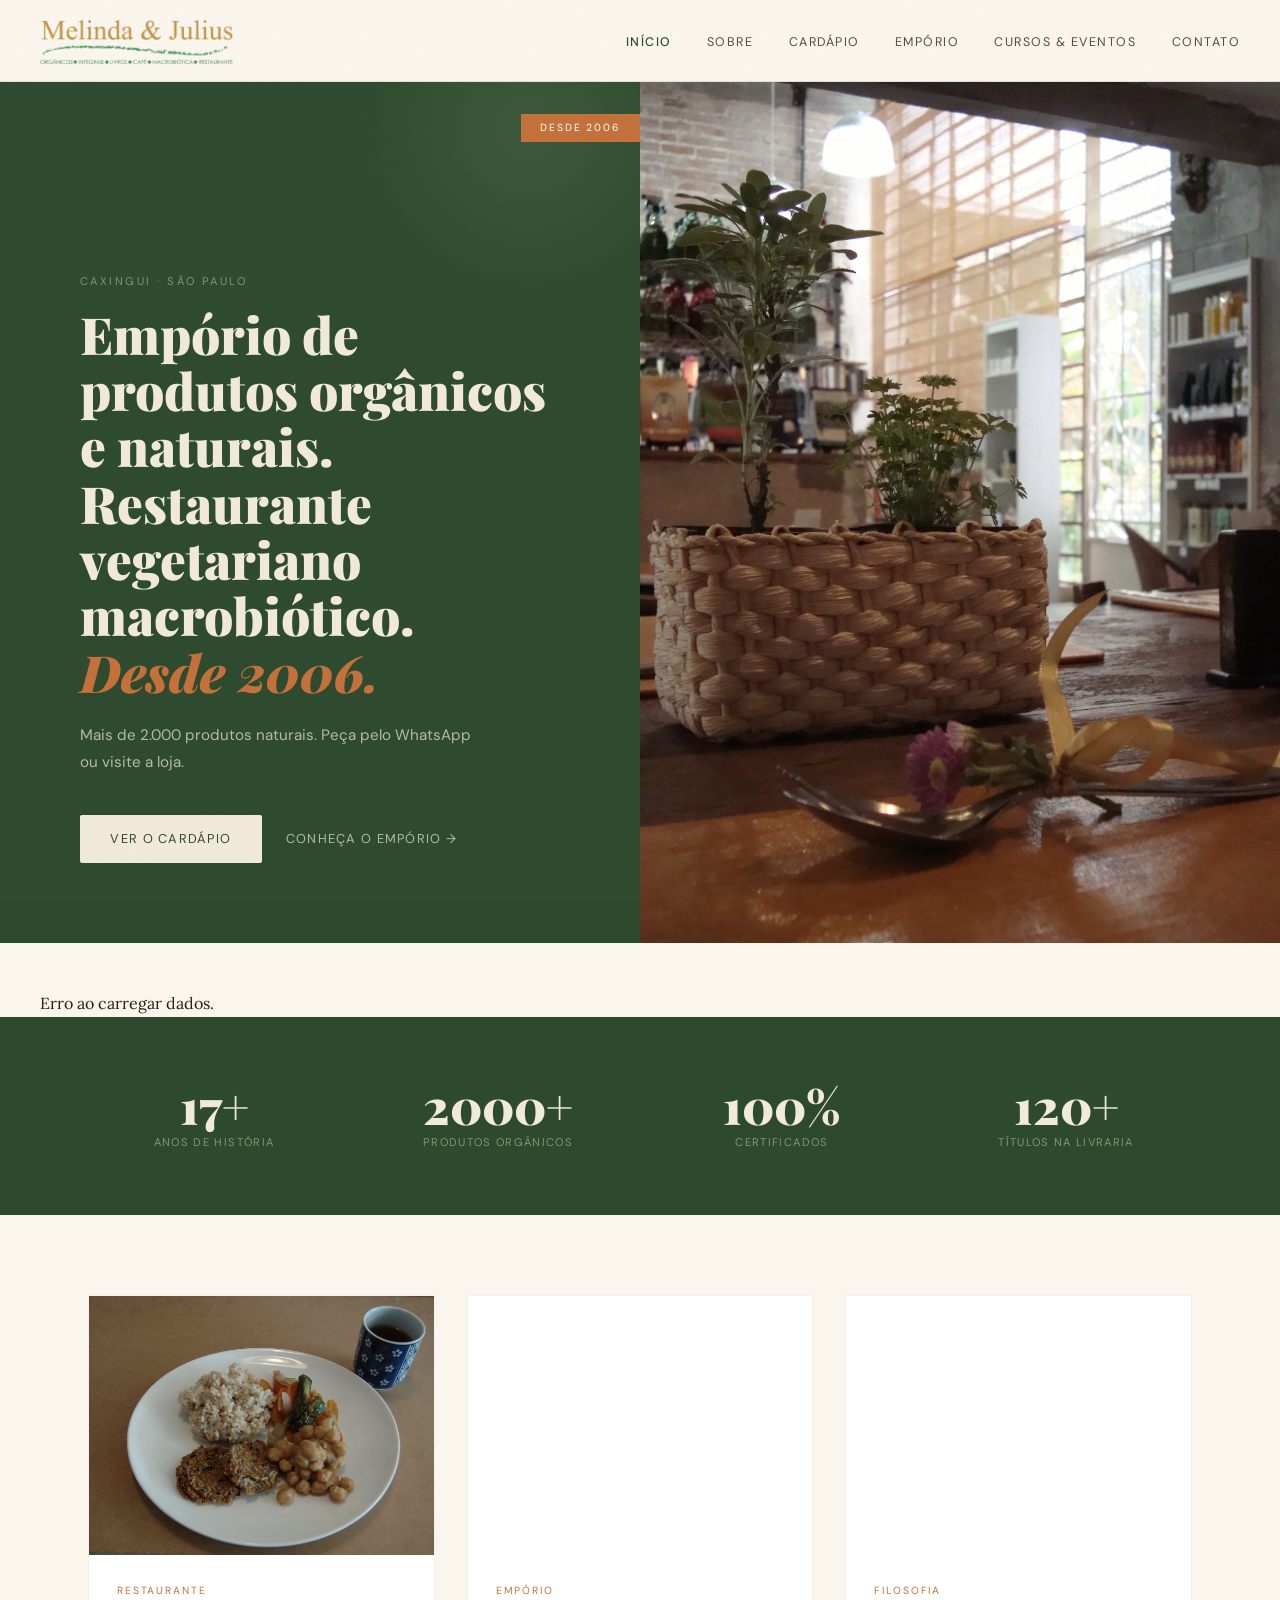
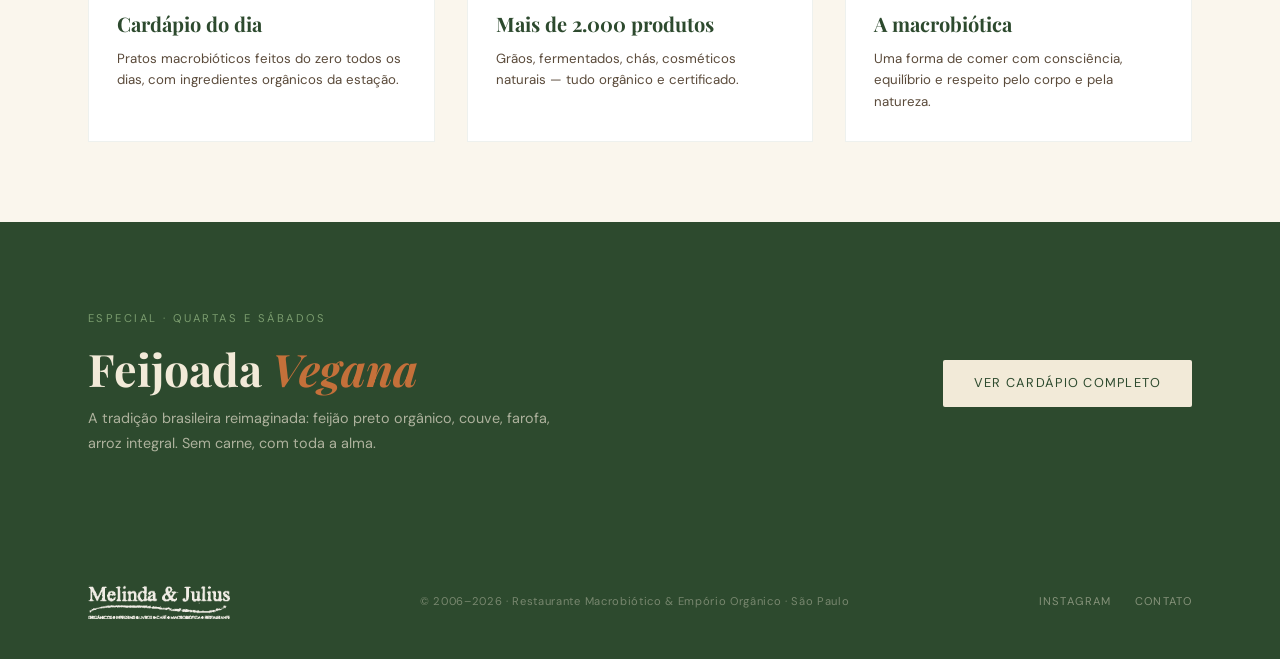
==== index.html @ 4f1b6210 "cardapio do dia" ====
<!DOCTYPE html>
<html lang="pt-BR">
<head>
  <meta charset="UTF-8"/>
  <meta name="viewport" content="width=device-width, initial-scale=1.0"/>
  <title>Melinda & Julius — Empório Orgânico e Restaurante Macrobiótico no Morumbi</title>
  <meta name="description" content="Empório orgânico, restaurante macrobiótico e livraria no Caxingui, São Paulo, desde 2006. Mais de 2.000 produtos naturais — peça pelo WhatsApp.">
  <link rel="icon" type="image/png" href="logo.png">
  <link rel="apple-touch-icon" href="logo.png">
  <meta property="og:type" content="website">
  <meta property="og:site_name" content="Melinda &amp; Julius">
  <meta property="og:locale" content="pt_BR">
  <meta property="og:title" content="Melinda & Julius — Empório Orgânico e Restaurante Macrobiótico no Morumbi">
  <meta property="og:description" content="Empório orgânico, restaurante macrobiótico e livraria no Caxingui, São Paulo, desde 2006. Mais de 2.000 produtos naturais — peça pelo WhatsApp.">
  <meta property="og:url" content="https://thewatermouse.github.io/index.html">
  <meta property="og:image" content="https://thewatermouse.github.io/logo.png">
  <meta name="twitter:card" content="summary">
  <meta name="twitter:title" content="Melinda & Julius — Empório Orgânico e Restaurante Macrobiótico no Morumbi">
  <meta name="twitter:description" content="Empório orgânico, restaurante macrobiótico e livraria no Caxingui, São Paulo, desde 2006. Mais de 2.000 produtos naturais — peça pelo WhatsApp.">
  <meta name="twitter:image" content="https://thewatermouse.github.io/logo.png">
  <link rel="preconnect" href="https://fonts.googleapis.com"><link rel="preconnect" href="https://fonts.gstatic.com" crossorigin><link href="https://fonts.googleapis.com/css2?family=Playfair+Display:ital,wght@0,400;0,700;0,900;1,400;1,700&family=Lora:ital,wght@0,400;0,500;1,400&family=DM+Sans:wght@300;400;500&display=swap" rel="stylesheet">
  <link rel="stylesheet" href="style.css"/>
  <script>(function(w,d,s,l,i){w[l]=w[l]||[];w[l].push({'gtm.start':
  new Date().getTime(),event:'gtm.js'});var f=d.getElementsByTagName(s)[0],
  j=d.createElement(s),dl=l!='dataLayer'?'&l='+l:'';j.async=true;j.src=
  'https://www.googletagmanager.com/gtm.js?id='+i+dl;f.parentNode.insertBefore(j,f);
  })(window,document,'script','dataLayer','GTM-PMT8HCLV');</script>
  <script type="application/ld+json">
  {
    "@context": "https://schema.org",
    "@type": ["Restaurant","GroceryStore"],
    "name": "Melinda & Julius",
    "description": "Empório de produtos orgânicos e naturais e restaurante vegetariano macrobiótico no Caxingui, São Paulo, desde 2006.",
    "url": "https://thewatermouse.github.io/",
    "logo": "https://thewatermouse.github.io/logo.png",
    "image": "https://thewatermouse.github.io/logo.png",
    "telephone": "+5511984760015",
    "foundingDate": "2006",
    "servesCuisine": ["Macrobiótica","Vegetariana","Natural"],
    "priceRange": "$$",
    "address": {
      "@type": "PostalAddress",
      "streetAddress": "Rua Dom Armando Lombardi, 511",
      "addressLocality": "São Paulo",
      "addressRegion": "SP",
      "postalCode": "05616-011",
      "addressCountry": "BR"
    },
    "geo": { "@type": "GeoCoordinates", "latitude": -23.5943, "longitude": -46.7200 },
    "openingHoursSpecification": [
      { "@type": "OpeningHoursSpecification",
        "dayOfWeek": ["Monday","Tuesday","Wednesday","Thursday","Friday","Saturday"],
        "opens": "08:00", "closes": "16:00" }
    ],
    "sameAs": ["https://instagram.com/melindaejulius"]
  }
  </script>
</head>
<body>
  <noscript><iframe src="https://www.googletagmanager.com/ns.html?id=GTM-PMT8HCLV"
  height="0" width="0" style="display:none;visibility:hidden"></iframe></noscript>
  <header class="site-header">
    <div class="container nav-wrap">
      <a href="index.html" class="brand"><img src="logo.png" alt="Melinda &amp; Julius" class="brand-logo"></a>
      <button class="hamburger" aria-label="Menu" onclick="this.classList.toggle('open');document.querySelector('.nav-menu').classList.toggle('open')">
        <span></span><span></span><span></span>
      </button>
      <nav><ul class="nav-menu">
          <li><a href="index.html" class="active">Início</a></li>
          <li><a href="sobre.html">Sobre</a></li>
          <li><a href="cardapio.html">Cardápio</a></li>
          <li><a href="emporio.html">Empório</a></li>
          <li><a href="cursos.html">Cursos &amp; Eventos</a></li>
          <li><a href="contato.html">Contato</a></li>
      </ul></nav>
    </div>
  </header>

<section class="hero">
  <div class="hero-left">
    <div class="hero-since">Desde 2006</div>
    <p class="eyebrow">Caxingui · São Paulo</p>
    <h1 class="hero-title">Empório de produtos orgânicos e naturais.<br>Restaurante vegetariano macrobiótico.<br><em>Desde 2006.</em></h1>
    <p class="hero-desc">Mais de 2.000 produtos naturais. Peça pelo WhatsApp ou visite a loja.</p>
    <div class="hero-actions">
      <a href="cardapio.html" class="btn-primary">Ver o cardápio</a>
      <a href="emporio.html" class="btn-ghost">Conheça o empório →</a>
    </div>
  </div>
  <div class="hero-right">
    <img src="index1.jpg" alt="Prato macrobiótico">
    <div class="hero-right-overlay"></div>
  </div>
</section>

<!-- SHEETS: avisos / destaques do dia gerenciados pela planilha -->
<section class="sheets-section container">
  <div id="content"></div>
</section>

<section class="strip-stats">
  <div class="container strip-grid">
    <div class="strip-stat reveal"><span class="stat-n">17+</span><span class="stat-l">Anos de história</span></div>
    <div class="strip-stat reveal"><span class="stat-n">2000+</span><span class="stat-l">Produtos orgânicos</span></div>
    <div class="strip-stat reveal"><span class="stat-n">100%</span><span class="stat-l">Certificados</span></div>
    <div class="strip-stat reveal"><span class="stat-n">120+</span><span class="stat-l">Títulos na livraria</span></div>
  </div>
</section>

<section class="cards-section">
  <div class="container">
    <div class="cards-grid">
      <a href="cardapio.html" class="card-link reveal">
        <div class="card-img" style="background-image:url('macro1.jpg')"></div>
        <div class="card-body"><span class="card-tag">Restaurante</span><h3>Cardápio do dia</h3><p>Pratos macrobióticos feitos do zero todos os dias, com ingredientes orgânicos da estação.</p></div>
      </a>
      <a href="emporio.html" class="card-link reveal">
        <div class="card-img" style="background-image:url('https://images.unsplash.com/photo-1542838132-92c53300491e?w=700&q=80&fit=crop')"></div>
        <div class="card-body"><span class="card-tag">Empório</span><h3>Mais de 2.000 produtos</h3><p>Grãos, fermentados, chás, cosméticos naturais — tudo orgânico e certificado.</p></div>
      </a>
      <a href="sobre.html" class="card-link reveal">
        <div class="card-img" style="background-image:url('https://images.unsplash.com/photo-1490645935967-10de6ba17061?w=700&q=80&fit=crop')"></div>
        <div class="card-body"><span class="card-tag">Filosofia</span><h3>A macrobiótica</h3><p>Uma forma de comer com consciência, equilíbrio e respeito pelo corpo e pela natureza.</p></div>
      </a>
    </div>
  </div>
</section>

<section class="banner-feijoada">
  <div class="container banner-inner reveal">
    <div>
      <span class="eyebrow" style="color:var(--verde-claro)">Especial · Quartas e Sábados</span>
      <h2>Feijoada <em>Vegana</em></h2>
      <p>A tradição brasileira reimaginada: feijão preto orgânico, couve, farofa, arroz integral. Sem carne, com toda a alma.</p>
    </div>
    <a href="cardapio.html" class="btn-primary">Ver cardápio completo</a>
  </div>
</section>

  <footer class="site-footer">
    <div class="container footer-inner">
      <img src="logo.png" alt="Melinda &amp; Julius" class="footer-logo">
      <p class="footer-copy">© 2006–2026 · Restaurante Macrobiótico &amp; Empório Orgânico · São Paulo</p>
      <div class="footer-links">
        <a href="https://instagram.com/melindaejulius" target="_blank">Instagram</a>
        <a href="contato.html">Contato</a>
      </div>
    </div>
  </footer>
<script>
  const _obs = new IntersectionObserver((entries)=>{
    entries.forEach((e,i)=>{ if(e.isIntersecting){ setTimeout(()=>e.target.classList.add('visible'),i*80); _obs.unobserve(e.target); } });
  },{threshold:0.08,rootMargin:'0px 0px -50px 0px'});
  document.querySelectorAll('.reveal').forEach(el=>_obs.observe(el));
  const _nav=document.querySelector('.site-header');
  window.addEventListener('scroll',()=>{ _nav.style.boxShadow=window.scrollY>20?'0 2px 30px rgba(45,74,46,0.12)':'none'; });
</script>
<script src="script.js"></script>
</body>
</html>
---- style.css ----
/* ─── FONTS ──────────────────────────────────────────────────────── */
@import url('https://fonts.googleapis.com/css2?family=Playfair+Display:ital,wght@0,400;0,700;0,900;1,400;1,700&family=Lora:ital,wght@0,400;0,500;1,400&family=DM+Sans:wght@300;400;500&display=swap');

/* ─── TOKENS ─────────────────────────────────────────────────────── */
:root {
  --verde-escuro:  #2d4a2e;
  --verde-medio:   #4a6741;
  --verde-claro:   #7a9c6e;
  --bege-quente:   #f2ead8;
  --bege-escuro:   #e0d4b8;
  --terracota:     #c4703a;
  --creme:         #faf6ed;
  --marrom-texto:  #2c1f0e;
  --cinza-texto:   #5a4a3a;
}

/* ─── RESET ──────────────────────────────────────────────────────── */
*, *::before, *::after { box-sizing: border-box; margin: 0; padding: 0; }
html { scroll-behavior: smooth; }
body {
  font-family: 'Lora', Georgia, serif;
  background: var(--creme);
  color: var(--marrom-texto);
  line-height: 1.6;
  overflow-x: hidden;
}

/* noise texture */
body::before {
  content: '';
  position: fixed; inset: 0;
  background-image: url("data:image/svg+xml,%3Csvg xmlns='http://www.w3.org/2000/svg' width='400' height='400'%3E%3Cfilter id='n'%3E%3CfeTurbulence type='fractalNoise' baseFrequency='0.9' numOctaves='4' stitchTiles='stitch'/%3E%3CfeColorMatrix type='saturate' values='0'/%3E%3C/filter%3E%3Crect width='400' height='400' filter='url(%23n)' opacity='0.035'/%3E%3C/svg%3E");
  pointer-events: none; z-index: 9999; opacity: 0.6;
}

/* ─── LAYOUT ─────────────────────────────────────────────────────── */
.container { max-width: 1200px; margin: 0 auto; padding: 0 3rem; }
@media (max-width: 768px) { .container { padding: 0 1.25rem; } }

/* ─── SCROLL REVEAL ──────────────────────────────────────────────── */
.reveal { opacity: 0; transform: translateY(28px); transition: opacity 0.7s ease, transform 0.7s ease; }
.reveal.visible { opacity: 1; transform: translateY(0); }

/* ─── TYPOGRAPHY UTILS ───────────────────────────────────────────── */
.eyebrow {
  display: block;
  font-family: 'DM Sans', sans-serif;
  font-size: 0.7rem; letter-spacing: 0.22em; text-transform: uppercase;
  color: var(--verde-claro); margin-bottom: 0.9rem;
}
.section-label {
  font-family: 'DM Sans', sans-serif;
  font-size: 0.7rem; letter-spacing: 0.2em; text-transform: uppercase;
  color: var(--terracota); margin-bottom: 1rem; display: block;
}
.section-title {
  font-family: 'Playfair Display', serif;
  font-size: clamp(2rem, 3.5vw, 3rem); font-weight: 700;
  line-height: 1.15; color: var(--verde-escuro); margin-bottom: 2rem;
}
.section-title em, h1 em, h2 em { font-style: italic; color: var(--terracota); }

/* ─── BUTTONS ────────────────────────────────────────────────────── */
.btn-primary {
  display: inline-block;
  font-family: 'DM Sans', sans-serif; font-size: 0.8rem;
  letter-spacing: 0.1em; text-transform: uppercase;
  color: var(--verde-escuro); background: var(--bege-quente);
  padding: 0.85rem 1.9rem; text-decoration: none;
  border-radius: 2px; border: none; cursor: pointer;
  transition: background 0.2s, color 0.2s;
}
.btn-primary:hover { background: var(--terracota); color: #fff; }
.btn-ghost {
  font-family: 'DM Sans', sans-serif; font-size: 0.8rem;
  letter-spacing: 0.1em; text-transform: uppercase;
  color: rgba(242,234,216,0.7); text-decoration: none; transition: color 0.2s;
}
.btn-ghost:hover { color: var(--bege-quente); }

/* ─── NAV ────────────────────────────────────────────────────────── */
.site-header {
  position: sticky; top: 0; z-index: 100;
  background: rgba(250,246,237,0.93);
  backdrop-filter: blur(14px);
  border-bottom: 1px solid rgba(45,74,46,0.12);
  transition: box-shadow 0.3s;
}
.nav-wrap {
  display: flex; align-items: center; justify-content: space-between;
  padding: 1.1rem 0;
}
.brand { display: flex; align-items: center; text-decoration: none; }
.brand-logo { height: 46px; width: auto; display: block; }

.nav-menu { list-style: none; display: flex; gap: 2.2rem; }
.nav-menu a {
  font-family: 'DM Sans', sans-serif;
  font-size: 0.78rem; letter-spacing: 0.12em; text-transform: uppercase;
  color: var(--cinza-texto); text-decoration: none; transition: color 0.2s;
}
.nav-menu a:hover, .nav-menu a.active { color: var(--verde-escuro); font-weight: 500; }

.hamburger {
  display: none; flex-direction: column; gap: 5px;
  background: none; border: none; cursor: pointer; padding: 4px;
}
.hamburger span { display: block; width: 24px; height: 2px; background: var(--verde-escuro); transition: all 0.3s; }
.hamburger.open span:nth-child(1) { transform: translateY(7px) rotate(45deg); }
.hamburger.open span:nth-child(2) { opacity: 0; }
.hamburger.open span:nth-child(3) { transform: translateY(-7px) rotate(-45deg); }

@media (max-width: 900px) {
  .hamburger { display: flex; }
  .nav-menu {
    display: none; position: absolute; top: 70px; left: 0; right: 0;
    flex-direction: column; gap: 0;
    background: rgba(250,246,237,0.98);
    border-bottom: 1px solid rgba(45,74,46,0.12);
    padding: 1rem 1.25rem;
  }
  .nav-menu.open { display: flex; }
  .nav-menu a { padding: 0.65rem 0; font-size: 0.88rem; }
}

/* ─── PAGE HEADER ────────────────────────────────────────────────── */
.page-header { padding: 5rem 0 3.5rem; position: relative; overflow: hidden; }
.page-header--verde { background: var(--verde-escuro); }
.page-header--verde::before {
  content: ''; position: absolute; bottom: -15%; right: -5%; width: 45%; aspect-ratio: 1;
  background: radial-gradient(circle, rgba(196,112,58,0.12) 0%, transparent 70%);
  pointer-events: none;
}
.page-header--bege { background: var(--bege-escuro); }
.page-header h1 {
  font-family: 'Playfair Display', serif;
  font-size: clamp(3rem, 6vw, 5rem); font-weight: 900; line-height: 1.05;
}
.page-header--verde h1 { color: var(--bege-quente); }
.page-header--verde .eyebrow { color: var(--verde-claro); }
.page-header--bege h1 { color: var(--verde-escuro); }
.header-sub {
  font-family: 'DM Sans', sans-serif; font-size: 0.92rem;
  line-height: 1.75; max-width: 520px; margin-top: 1.2rem;
}
.page-header--verde .header-sub { color: rgba(242,234,216,0.6); }
.page-header--bege .header-sub { color: var(--cinza-texto); }

/* ─── HERO ───────────────────────────────────────────────────────── */
.hero {
  display: grid; grid-template-columns: 1fr 1fr;
  min-height: calc(100vh - 70px);
}
.hero-left {
  background: var(--verde-escuro);
  display: flex; flex-direction: column; justify-content: flex-end;
  padding: 5rem 4rem 5rem 5rem;
  position: relative; overflow: hidden;
}
.hero-left::before {
  content: ''; position: absolute; top: -15%; right: -10%;
  width: 55%; aspect-ratio: 1;
  background: radial-gradient(circle, rgba(122,156,110,0.18) 0%, transparent 70%);
  pointer-events: none;
}
.hero-left .eyebrow { color: var(--verde-claro); }
.hero-since {
  position: absolute; top: 2rem; right: 0;
  background: var(--terracota); color: #fff;
  font-family: 'DM Sans', sans-serif; font-size: 0.65rem;
  letter-spacing: 0.18em; text-transform: uppercase; padding: 0.35rem 1.2rem;
}
.hero-title {
  font-family: 'Playfair Display', serif;
  font-size: clamp(2.4rem, 4vw, 3.8rem); font-weight: 900;
  line-height: 1.1; color: var(--bege-quente); margin-bottom: 1.4rem;
}
.hero-desc {
  font-family: 'DM Sans', sans-serif; font-size: 0.95rem;
  color: rgba(242,234,216,0.7); line-height: 1.75;
  max-width: 400px; margin-bottom: 2.5rem;
}
.hero-actions { display: flex; gap: 1.5rem; align-items: center; flex-wrap: wrap; }
.hero-right { position: relative; overflow: hidden; background: var(--verde-escuro); }
.hero-right img {
  width: 100%; height: 100%; object-fit: cover;
  filter: saturate(0.82) sepia(0.1); transition: transform 8s ease;
}
.hero-right:hover img { transform: scale(1.04); }

@media (max-width: 900px) {
  .hero { grid-template-columns: 1fr; min-height: auto; }
  .hero-left { padding: 4.5rem 1.25rem 2.5rem; }
  .hero-right { height: 55vw; }
}

/* ─── SHEETS SECTION (index) ─────────────────────────────────────── */
.sheets-section { padding: 3rem 0 0; }
.sheets-section #content:empty { display: none; }

/* ─── STATS STRIP ────────────────────────────────────────────────── */
.strip-stats { background: var(--verde-escuro); padding: 4rem 0; }
.strip-grid { display: grid; grid-template-columns: repeat(4,1fr); gap: 2rem; text-align: center; }
.stat-n {
  display: block;
  font-family: 'Playfair Display', serif; font-size: 3rem; font-weight: 900;
  color: var(--bege-quente); line-height: 1;
}
.stat-l {
  display: block; margin-top: 0.3rem;
  font-family: 'DM Sans', sans-serif; font-size: 0.7rem;
  letter-spacing: 0.12em; text-transform: uppercase; color: var(--verde-claro);
}
@media (max-width: 768px) { .strip-grid { grid-template-columns: repeat(2,1fr); } }

/* ─── CARDS SECTION (index) ──────────────────────────────────────── */
.cards-section { background: var(--creme); padding: 5rem 0; }
.cards-grid { display: grid; grid-template-columns: repeat(3,1fr); gap: 2rem; }
.card-link { text-decoration: none; color: inherit; display: block; overflow: hidden; background: #fff; border: 1px solid rgba(45,74,46,0.08); transition: transform 0.3s, box-shadow 0.3s; }
.card-link:hover { transform: translateY(-5px); box-shadow: 0 16px 50px rgba(45,74,46,0.1); }
.card-img { width: 100%; aspect-ratio: 4/3; background-size: cover; background-position: center; filter: saturate(0.8) sepia(0.1); transition: transform 0.5s; }
.card-link:hover .card-img { transform: scale(1.04); }
.card-body { padding: 1.75rem; }
.card-tag { font-family: 'DM Sans', sans-serif; font-size: 0.65rem; letter-spacing: 0.18em; text-transform: uppercase; color: var(--terracota); display: block; margin-bottom: 0.5rem; }
.card-body h3 { font-family: 'Playfair Display', serif; font-size: 1.25rem; font-weight: 700; color: var(--verde-escuro); margin-bottom: 0.5rem; }
.card-body p { font-family: 'DM Sans', sans-serif; font-size: 0.83rem; color: var(--cinza-texto); line-height: 1.65; }
@media (max-width: 768px) { .cards-grid { grid-template-columns: 1fr; } }

/* ─── BANNER FEIJOADA ────────────────────────────────────────────── */
.banner-feijoada { background: var(--verde-escuro); padding: 5.5rem 0; }
.banner-inner { display: flex; justify-content: space-between; align-items: center; gap: 2.5rem; flex-wrap: wrap; }
.banner-inner h2 {
  font-family: 'Playfair Display', serif;
  font-size: clamp(2rem, 3.5vw, 3rem); font-weight: 700;
  color: var(--bege-quente); line-height: 1.15; margin-bottom: 0.75rem;
}
.banner-inner p { font-family: 'DM Sans', sans-serif; font-size: 0.9rem; color: rgba(242,234,216,0.65); line-height: 1.75; max-width: 480px; }

/* ─── SOBRE ──────────────────────────────────────────────────────── */
.sobre-intro { background: var(--bege-quente); padding: 6rem 0; position: relative; overflow: hidden; }
.sobre-intro::before {
  content: '\201C'; position: absolute; top: -2rem; left: 1rem;
  font-family: 'Playfair Display', serif; font-size: 22rem;
  color: rgba(45,74,46,0.04); line-height: 1; pointer-events: none;
}
.sobre-grid { display: grid; grid-template-columns: 1fr 1fr; gap: 5rem; align-items: center; position: relative; }
.big-quote {
  font-family: 'Playfair Display', serif;
  font-size: clamp(1.2rem, 2vw, 1.6rem); font-style: italic;
  line-height: 1.55; color: var(--verde-escuro);
  border-left: 3px solid var(--terracota);
  padding-left: 1.5rem; margin-bottom: 2rem;
}
.sobre-text p { font-size: 0.97rem; line-height: 1.85; color: var(--cinza-texto); margin-bottom: 1.1rem; }
.sobre-image { position: relative; }
.sobre-image img { width: 100%; aspect-ratio: 3/4; object-fit: cover; filter: saturate(0.82) sepia(0.1); display: block; }
.sobre-image-badge {
  position: absolute; bottom: -1.5rem; right: -1.5rem;
  background: var(--terracota); color: #fff;
  padding: 1.2rem 1.5rem; line-height: 1.8;
  font-family: 'DM Sans', sans-serif; font-size: 0.7rem;
  letter-spacing: 0.12em; text-transform: uppercase;
}

/* sheets-sobre */
.sheets-sobre { margin-top: 1.5rem; }
.sheets-sobre .texto-bloco {
  background: transparent; border: none;
  border-top: 1px solid rgba(45,74,46,0.15);
  padding: 1.25rem 0 0; margin-bottom: 0;
}

@media (max-width: 900px) {
  .sobre-grid { grid-template-columns: 1fr; gap: 2.5rem; }
  .sobre-image-badge { display: none; }
}

/* ─── PRINCÍPIOS ─────────────────────────────────────────────────── */
.principios-section { background: var(--creme); padding: 6rem 0; }
.principios-grid { display: grid; grid-template-columns: repeat(3,1fr); gap: 2rem; margin-top: 1rem; }
.principio { padding: 2rem 1.5rem; border-top: 2px solid rgba(45,74,46,0.15); transition: border-color 0.25s; }
.principio:hover { border-color: var(--terracota); }
.p-num { display: block; font-family: 'Playfair Display', serif; font-size: 2.8rem; font-weight: 900; color: rgba(45,74,46,0.1); line-height: 1; margin-bottom: 0.75rem; }
.principio h3 { font-family: 'Playfair Display', serif; font-size: 1.05rem; font-weight: 700; color: var(--verde-escuro); margin-bottom: 0.6rem; }
.principio p { font-family: 'DM Sans', sans-serif; font-size: 0.83rem; color: var(--cinza-texto); line-height: 1.7; }
@media (max-width: 768px) { .principios-grid { grid-template-columns: 1fr; } }

/* ─── CARDÁPIO ───────────────────────────────────────────────────── */
.cardapio-section { padding: 4rem 0 5rem; }

.aviso-bar {
  background: rgba(196,112,58,0.1);
  border-left: 3px solid var(--terracota);
  padding: 1.1rem 1.5rem; margin-bottom: 2.5rem;
  font-family: 'DM Sans', sans-serif; font-size: 0.85rem;
  color: var(--cinza-texto); line-height: 1.6;
}
.aviso-bar a { color: var(--terracota); font-weight: 500; }

.feijoada-card { display: grid; grid-template-columns: 1.1fr 1fr; overflow: hidden; margin-bottom: 3.5rem; background: var(--verde-escuro); }
.feijoada-card-img { overflow: hidden; }
.feijoada-card-img img { width: 100%; height: 100%; object-fit: cover; filter: saturate(0.82) sepia(0.1); opacity: 0.85; transition: transform 0.6s; }
.feijoada-card:hover .feijoada-card-img img { transform: scale(1.04); }
.feijoada-card-info { padding: 3rem 2.5rem; display: flex; flex-direction: column; justify-content: center; }
.feijoada-card-info .card-tag { color: var(--verde-claro); margin-bottom: 0.75rem; }
.feijoada-card-info h2 { font-family: 'Playfair Display', serif; font-size: clamp(1.6rem, 2.5vw, 2.2rem); font-weight: 700; color: var(--bege-quente); line-height: 1.15; margin-bottom: 1rem; }
.feijoada-card-info p { font-family: 'DM Sans', sans-serif; font-size: 0.88rem; color: rgba(242,234,216,0.7); line-height: 1.75; margin-bottom: 1.5rem; }
.feijoada-chips { display: flex; flex-wrap: wrap; gap: 0.5rem; }
.chip { font-family: 'DM Sans', sans-serif; font-size: 0.6rem; letter-spacing: 0.08em; text-transform: uppercase; padding: 0.3rem 0.75rem; border: 1px solid rgba(122,156,110,0.4); color: var(--verde-claro); border-radius: 1px; }
.chip--org { border-color: rgba(196,112,58,0.5); color: #e8956a; }

.cardapio-lista-header { margin-bottom: 1.5rem; }

.nota-rodape {
  display: flex; align-items: flex-start; gap: 1rem;
  border: 1px solid rgba(45,74,46,0.12); padding: 1.75rem 2rem; margin: 0 0 4rem;
  font-family: 'DM Sans', sans-serif; font-size: 0.85rem; color: var(--cinza-texto); line-height: 1.65;
}
.nota-rodape strong { color: var(--verde-escuro); }
.nota-rodape a { color: var(--verde-escuro); font-weight: 500; }
.nota-icon { font-size: 1.4rem; flex-shrink: 0; margin-top: 2px; }

@media (max-width: 768px) {
  .feijoada-card { grid-template-columns: 1fr; }
  .feijoada-card-info { padding: 2rem 1.5rem; }
}

/* ─── EMPÓRIO ────────────────────────────────────────────────────── */
.emporio-header-grid { display: grid; grid-template-columns: 1fr 1fr; gap: 4rem; align-items: center; }
.cats-bar { display: flex; flex-wrap: wrap; gap: 0.6rem; }
.cats-bar span { font-family: 'DM Sans', sans-serif; font-size: 0.78rem; letter-spacing: 0.06em; padding: 0.45rem 1rem; background: var(--creme); color: var(--verde-escuro); border: 1px solid rgba(45,74,46,0.18); border-radius: 2px; white-space: nowrap; }
.emporio-section { padding: 5rem 0; }
@media (max-width: 900px) { .emporio-header-grid { grid-template-columns: 1fr; gap: 2rem; } }

/* ─── CONTATO ────────────────────────────────────────────────────── */
.contato-section { padding: 5rem 0; }
.contato-grid { display: grid; grid-template-columns: 1fr 1.5fr; gap: 5rem; align-items: start; }
.contato-info { display: flex; flex-direction: column; gap: 2.5rem; }
.info-bloco h4 { font-family: 'DM Sans', sans-serif; font-size: 0.68rem; letter-spacing: 0.18em; text-transform: uppercase; color: var(--terracota); margin-bottom: 0.75rem; }
.horarios { display: flex; flex-direction: column; }
.h-row { display: flex; justify-content: space-between; font-family: 'DM Sans', sans-serif; font-size: 0.85rem; padding: 0.55rem 0; border-bottom: 1px solid rgba(45,74,46,0.08); color: var(--cinza-texto); }
.h-row--fechado { color: rgba(90,74,58,0.38); }
.social-row { display: flex; gap: 1rem; }
.social-link { font-family: 'DM Sans', sans-serif; font-size: 0.72rem; letter-spacing: 0.1em; text-transform: uppercase; color: var(--verde-escuro); text-decoration: none; border-bottom: 1px solid var(--verde-claro); padding-bottom: 2px; transition: all 0.2s; }
.social-link:hover { color: var(--terracota); border-color: var(--terracota); }
.social-link--wa { color: #25a244; border-color: #25a244; }
.contato-direita { display: flex; flex-direction: column; gap: 2rem; }
.map-frame { width: 100%; aspect-ratio: 4/3; border: 1px solid rgba(45,74,46,0.12); overflow: hidden; }
.map-frame iframe { width: 100%; height: 100%; border: 0; display: block; }
.form-wrapper h3 { font-family: 'Playfair Display', serif; font-size: 1.3rem; font-weight: 700; color: var(--verde-escuro); margin-bottom: 1.5rem; }
.form-wrapper form { display: flex; flex-direction: column; gap: 1.1rem; }
.form-wrapper label { font-family: 'DM Sans', sans-serif; font-size: 0.72rem; letter-spacing: 0.1em; text-transform: uppercase; color: var(--cinza-texto); display: flex; flex-direction: column; gap: 0.4rem; }
.form-wrapper input, .form-wrapper textarea { font-family: 'DM Sans', sans-serif; font-size: 0.9rem; letter-spacing: 0; color: var(--marrom-texto); background: #fff; border: 1px solid rgba(45,74,46,0.18); border-radius: 2px; padding: 0.75rem 1rem; outline: none; transition: border-color 0.2s; }
.form-wrapper input:focus, .form-wrapper textarea:focus { border-color: var(--verde-medio); }
.form-wrapper textarea { resize: vertical; min-height: 100px; }
.form-wrapper button { font-family: 'DM Sans', sans-serif; font-size: 0.8rem; letter-spacing: 0.1em; text-transform: uppercase; color: #fff; background: var(--verde-escuro); border: none; padding: 0.9rem 2rem; cursor: pointer; border-radius: 2px; transition: background 0.2s; align-self: flex-start; }
.form-wrapper button:hover { background: var(--verde-medio); }
@media (max-width: 900px) { .contato-grid { grid-template-columns: 1fr; gap: 2.5rem; } }

/* ─── GOOGLE SHEETS RENDERERS ────────────────────────────────────── */
/* .texto-bloco — index, sobre, contato */
.texto-bloco { background: #fff; border: 1px solid rgba(45,74,46,0.1); padding: 2rem 2.25rem; margin-bottom: 1.5rem; }
.texto-bloco:last-child { margin-bottom: 0; }
.texto-bloco h2, .texto-bloco h3 { font-family: 'Playfair Display', serif; font-weight: 700; color: var(--verde-escuro); margin-bottom: 0.75rem; line-height: 1.2; }
.texto-bloco h2 { font-size: 1.5rem; }
.texto-bloco h3 { font-size: 1.1rem; }
.texto-bloco p { font-family: 'DM Sans', sans-serif; font-size: 0.9rem; color: var(--cinza-texto); line-height: 1.75; }
.texto-bloco img { max-width: 100%; height: auto; margin-top: 1rem; filter: saturate(0.85); display: block; }

/* .cardapio-item — cardapio */
.cardapio-item { background: #fff; border: 1px solid rgba(45,74,46,0.1); border-left: 3px solid var(--verde-claro); padding: 1.5rem 2rem; margin-bottom: 1.25rem; transition: border-left-color 0.2s, padding-left 0.2s; }
.cardapio-item:hover { border-left-color: var(--terracota); padding-left: 2.3rem; }
.cardapio-item p { font-family: 'DM Sans', sans-serif; font-size: 0.9rem; color: var(--cinza-texto); line-height: 1.72; }
.cardapio-item img { max-width: 100%; height: auto; margin-top: 0.75rem; filter: saturate(0.85); display: block; }

/* .emporio-grid / .produto — emporio */
.emporio-grid { display: grid; grid-template-columns: repeat(auto-fill, minmax(250px,1fr)); gap: 1.75rem; margin-top: 1rem; }
.produto { background: #fff; border: 1px solid rgba(45,74,46,0.1); overflow: hidden; transition: transform 0.25s, box-shadow 0.25s; }
.produto:hover { transform: translateY(-5px); box-shadow: 0 16px 50px rgba(45,74,46,0.1); }
.produto img { width: 100%; aspect-ratio: 4/3; object-fit: cover; filter: saturate(0.82); display: block; }
.produto h3 { font-family: 'Playfair Display', serif; font-size: 1.05rem; font-weight: 700; color: var(--verde-escuro); padding: 1.1rem 1.25rem 0.35rem; }
.produto p { font-family: 'DM Sans', sans-serif; font-size: 0.82rem; color: var(--cinza-texto); line-height: 1.6; padding: 0 1.25rem 0.4rem; }
.produto p:last-child { padding-bottom: 1.25rem; }
.produto p strong { color: var(--terracota); font-weight: 500; }

/* ─── FOOTER ─────────────────────────────────────────────────────── */
.site-footer { background: var(--verde-escuro); padding: 2.5rem 0; }
.footer-inner { display: flex; justify-content: space-between; align-items: center; flex-wrap: wrap; gap: 1rem; }
.footer-logo { height: 34px; width: auto; filter: brightness(0) invert(0.88) sepia(0.25) saturate(0.5); }
.footer-copy { font-family: 'DM Sans', sans-serif; font-size: 0.7rem; letter-spacing: 0.06em; color: rgba(242,234,216,0.38); }
.footer-links { display: flex; gap: 1.5rem; }
.footer-links a { font-family: 'DM Sans', sans-serif; font-size: 0.7rem; letter-spacing: 0.1em; text-transform: uppercase; color: rgba(242,234,216,0.45); text-decoration: none; transition: color 0.2s; }
.footer-links a:hover { color: var(--bege-quente); }
@media (max-width: 768px) { .footer-inner { flex-direction: column; text-align: center; } }

/* ─── PEDIDO WHATSAPP (empório) ──────────────────────────────────── */
.pedido-whatsapp {
  display: flex; justify-content: space-between; align-items: center;
  gap: 2rem; flex-wrap: wrap;
  background: var(--verde-escuro);
  padding: 2.5rem 3rem;
  margin-top: 3rem;
}
.pedido-whatsapp-text h3 {
  font-family: 'Playfair Display', serif; font-size: 1.4rem; font-weight: 700;
  color: var(--bege-quente); margin-bottom: 0.4rem;
}
.pedido-whatsapp-text p {
  font-family: 'DM Sans', sans-serif; font-size: 0.88rem;
  color: rgba(242,234,216,0.65); line-height: 1.65;
}
.btn-whatsapp {
  display: inline-flex; align-items: center; gap: 0.6rem; flex-shrink: 0;
  font-family: 'DM Sans', sans-serif; font-size: 0.8rem;
  letter-spacing: 0.1em; text-transform: uppercase;
  color: var(--verde-escuro); background: #25D366;
  padding: 0.9rem 1.75rem; text-decoration: none;
  border-radius: 2px; transition: background 0.2s;
}
.btn-whatsapp:hover { background: #1fba58; }
@media (max-width: 768px) {
  .pedido-whatsapp { flex-direction: column; padding: 2rem 1.5rem; }
}

/* ─── PEDIR / ENTREGA (cardápio) ─────────────────────────────────── */
.pedir-section { background: var(--bege-quente); padding: 5rem 0; }

.pedir-botoes {
  display: flex; gap: 1rem; flex-wrap: wrap; margin-bottom: 3.5rem;
}
.btn-pedir {
  display: inline-flex; align-items: center; gap: 0.6rem;
  font-family: 'DM Sans', sans-serif; font-size: 0.82rem;
  letter-spacing: 0.08em; text-transform: uppercase;
  padding: 1rem 2rem; text-decoration: none;
  border-radius: 2px; font-weight: 500; transition: all 0.2s;
}
.btn-pedir--ifood { background: #ea1d2c; color: #fff; }
.btn-pedir--ifood:hover { background: #c4121f; }
.btn-pedir--whatsapp { background: #25D366; color: #fff; }
.btn-pedir--whatsapp:hover { background: #1fba58; }

.entrega-form-wrap {
  background: #fff; border: 1px solid rgba(45,74,46,0.1);
  padding: 2.5rem 3rem;
}
.entrega-form-header { margin-bottom: 2rem; }
.entrega-form-header h3 {
  font-family: 'Playfair Display', serif; font-size: 1.4rem; font-weight: 700;
  color: var(--verde-escuro); margin-bottom: 0.5rem;
}
.entrega-form-header p {
  font-family: 'DM Sans', sans-serif; font-size: 0.88rem;
  color: var(--cinza-texto); line-height: 1.65;
}
.entrega-form-grid {
  display: grid; grid-template-columns: 1fr 1fr;
  gap: 1.1rem; margin-bottom: 1.5rem;
}
.entrega-form label {
  font-family: 'DM Sans', sans-serif; font-size: 0.72rem;
  letter-spacing: 0.1em; text-transform: uppercase;
  color: var(--cinza-texto); display: flex; flex-direction: column; gap: 0.4rem;
}
.entrega-form input {
  font-family: 'DM Sans', sans-serif; font-size: 0.9rem; letter-spacing: 0;
  color: var(--marrom-texto); background: var(--creme);
  border: 1px solid rgba(45,74,46,0.18); border-radius: 2px;
  padding: 0.75rem 1rem; outline: none; transition: border-color 0.2s;
}
.entrega-form input:focus { border-color: var(--verde-medio); background: #fff; }
/* endereço ocupa linha inteira */
.entrega-form-grid label:last-child { grid-column: 1 / -1; }

.entrega-resultado {
  margin-top: 1.5rem; padding: 1.25rem 1.5rem;
  font-family: 'DM Sans', sans-serif; font-size: 0.9rem; line-height: 1.65;
  border-radius: 2px;
}
.entrega-resultado--sucesso { background: rgba(45,74,46,0.08); color: var(--verde-escuro); border-left: 3px solid var(--verde-medio); }
.entrega-resultado--aviso   { background: rgba(196,112,58,0.1); color: var(--cinza-texto); border-left: 3px solid var(--terracota); }
.entrega-resultado a { color: var(--verde-escuro); font-weight: 500; }

@media (max-width: 768px) {
  .entrega-form-grid { grid-template-columns: 1fr; }
  .entrega-form-wrap { padding: 1.75rem 1.25rem; }
  .pedir-botoes { flex-direction: column; }
  .btn-pedir { justify-content: center; }
}

/* ─── SUSTENTABILIDADE (sobre) ───────────────────────────────────── */
.sustentabilidade-bloco { margin-top: 2rem; }
.sustenta-lista {
  list-style: none;
  display: flex; flex-direction: column; gap: 0.6rem;
  margin-top: 0.75rem;
}
.sustenta-lista li {
  font-family: 'DM Sans', sans-serif; font-size: 0.88rem;
  color: var(--cinza-texto); line-height: 1.5;
  padding: 0.5rem 0.75rem;
  background: rgba(45,74,46,0.06);
  border-left: 2px solid var(--verde-claro);
}

/* ─── CURSOS & EVENTOS ───────────────────────────────────────────── */
.cursos-section { padding: 4rem 0 6rem; }
.cursos-grid { display: flex; flex-direction: column; gap: 5rem; margin-top: 1rem; }

.curso-card { overflow: hidden; background: #fff; border: 1px solid rgba(45,74,46,0.1); }

.curso-hero-img {
  position: relative; width: 100%;
  aspect-ratio: 16/6; overflow: hidden;
  background: var(--verde-escuro);
}
.curso-hero-placeholder {
  width: 100%; height: 100%;
  display: flex; align-items: center; justify-content: center;
  background: linear-gradient(135deg, var(--verde-escuro) 0%, var(--verde-medio) 100%);
  font-family: 'DM Sans', sans-serif; font-size: 0.75rem;
  color: rgba(242,234,216,0.3); text-align: center; padding: 1rem;
  font-style: italic;
}
.curso-hero-overlay {
  position: absolute; inset: 0;
  background: linear-gradient(to top, rgba(20,35,20,0.85) 0%, transparent 60%);
  display: flex; flex-direction: column; justify-content: flex-end;
  padding: 2rem 2.5rem;
}
.curso-tag {
  font-family: 'DM Sans', sans-serif; font-size: 0.65rem;
  letter-spacing: 0.2em; text-transform: uppercase; color: var(--verde-claro);
  margin-bottom: 0.5rem; display: block;
}
.curso-hero-overlay h2 {
  font-family: 'Playfair Display', serif; font-size: clamp(1.5rem, 3vw, 2.5rem);
  font-weight: 700; color: var(--bege-quente); line-height: 1.15;
}

.curso-body { padding: 2rem 2.5rem 2.5rem; }
.curso-desc {
  font-family: 'DM Sans', sans-serif; font-size: 0.9rem;
  color: var(--cinza-texto); line-height: 1.75;
  max-width: 680px; margin-bottom: 2rem;
}

/* Carrossel */
.carrossel {
  position: relative; overflow: hidden;
  aspect-ratio: 16/7; background: var(--bege-escuro);
}
.carrossel-track {
  display: flex; height: 100%;
  transition: transform 0.45s cubic-bezier(0.25,0.1,0.25,1);
}
.carrossel-slide { min-width: 100%; height: 100%; flex-shrink: 0; }
.carrossel-placeholder {
  width: 100%; height: 100%;
  display: flex; align-items: center; justify-content: center;
  background: linear-gradient(135deg, var(--bege-escuro) 0%, var(--bege-quente) 100%);
  font-family: 'DM Sans', sans-serif; font-size: 0.75rem;
  color: rgba(90,74,58,0.4); text-align: center; padding: 1.5rem;
  font-style: italic;
}
.carrossel-btn {
  position: absolute; top: 50%; transform: translateY(-50%);
  background: rgba(45,74,46,0.75); color: var(--bege-quente);
  border: none; width: 40px; height: 40px; font-size: 1.4rem;
  cursor: pointer; display: flex; align-items: center; justify-content: center;
  transition: background 0.2s; z-index: 2; line-height: 1;
}
.carrossel-btn:hover { background: var(--verde-escuro); }
.carrossel-prev { left: 0.75rem; }
.carrossel-next { right: 0.75rem; }
.carrossel-dots {
  position: absolute; bottom: 0.75rem; left: 50%; transform: translateX(-50%);
  display: flex; gap: 0.4rem;
}
.carrossel-dot {
  width: 7px; height: 7px; border-radius: 50%;
  background: rgba(242,234,216,0.4); transition: background 0.2s;
}
.carrossel-dot.active { background: var(--bege-quente); }

@media (max-width: 768px) {
  .curso-hero-overlay { padding: 1.25rem 1.5rem; }
  .curso-body { padding: 1.5rem; }
}

/* ─── MARCAS (empório) ───────────────────────────────────────────── */
.marcas-section { background: var(--bege-quente); padding: 5rem 0; }
.marcas-grid {
  display: grid;
  grid-template-columns: repeat(auto-fill, minmax(160px, 1fr));
  gap: 1.5rem; margin-top: 2rem;
}
.marca-item {
  background: #fff; border: 1px solid rgba(45,74,46,0.08);
  display: flex; align-items: center; justify-content: center;
  padding: 1.5rem 1rem; aspect-ratio: 2/1;
  transition: box-shadow 0.2s, transform 0.2s;
}
.marca-item:hover { box-shadow: 0 8px 30px rgba(45,74,46,0.1); transform: translateY(-3px); }
.marca-item img {
  max-width: 80%; max-height: 46px; width: auto; height: auto;
  object-fit: contain; filter: grayscale(0.3) saturate(0.85);
  transition: filter 0.2s;
}
.marca-item:hover img { filter: grayscale(0) saturate(1); }
.marca-nome-fallback {
  display: none; align-items: center; justify-content: center;
  font-family: 'Playfair Display', serif; font-size: 1rem; font-weight: 700;
  color: var(--verde-escuro); text-align: center;
}

/* ─── POLÍTICA DE DEVOLUÇÕES ─────────────────────────────────────── */
.politica-section { padding: 5rem 0 6rem; }
.politica-content { max-width: 780px; }
.politica-bloco {
  margin-bottom: 3rem;
  padding-bottom: 3rem;
  border-bottom: 1px solid rgba(45,74,46,0.1);
}
.politica-bloco:last-child { border-bottom: none; margin-bottom: 0; }
.politica-bloco h2 {
  font-family: 'Playfair Display', serif; font-size: 1.3rem; font-weight: 700;
  color: var(--verde-escuro); margin-bottom: 1rem;
}
.politica-bloco p {
  font-family: 'DM Sans', sans-serif; font-size: 0.9rem;
  color: var(--cinza-texto); line-height: 1.8; margin-bottom: 0.85rem;
}
.politica-bloco p:last-child { margin-bottom: 0; }
.politica-bloco strong { color: var(--marrom-texto); }
.politica-bloco ul, .politica-bloco ol {
  padding-left: 1.25rem; margin: 0.75rem 0;
  display: flex; flex-direction: column; gap: 0.5rem;
}
.politica-bloco li {
  font-family: 'DM Sans', sans-serif; font-size: 0.9rem;
  color: var(--cinza-texto); line-height: 1.7;
}
.politica-bloco a { color: var(--verde-escuro); font-weight: 500; }
.politica-bloco a:hover { color: var(--terracota); }

/* ===== Empório: grid de categorias (seções) ===== */
.emporio-cats-section { background: #fff; padding: 4.5rem 0 3rem; }
.emporio-cats-grid { display: grid; grid-template-columns: repeat(4, 1fr); gap: 1.25rem; margin-top: 2rem; }
.emporio-cat { text-decoration: none; display: block; background: var(--creme); border: 1px solid rgba(45,74,46,0.1); overflow: hidden; transition: transform 0.3s, box-shadow 0.3s; }
.emporio-cat:hover { transform: translateY(-4px); box-shadow: 0 14px 40px rgba(45,74,46,0.12); }
.emporio-cat-img { width: 100%; aspect-ratio: 1/1; background-size: cover; background-position: center; filter: saturate(0.85) sepia(0.08); transition: transform 0.5s; }
.emporio-cat:hover .emporio-cat-img { transform: scale(1.05); }
.emporio-cat span { display: block; padding: 0.9rem 1rem; font-family: 'DM Sans', sans-serif; font-size: 0.8rem; letter-spacing: 0.05em; font-weight: 600; color: var(--verde-escuro); text-align: center; }
@media (max-width: 900px) { .emporio-cats-grid { grid-template-columns: repeat(2, 1fr); } }
@media (max-width: 480px) { .emporio-cats-grid { grid-template-columns: repeat(2, 1fr); gap: 0.8rem; } .emporio-cat span { font-size: 0.72rem; padding: 0.7rem 0.5rem; } }
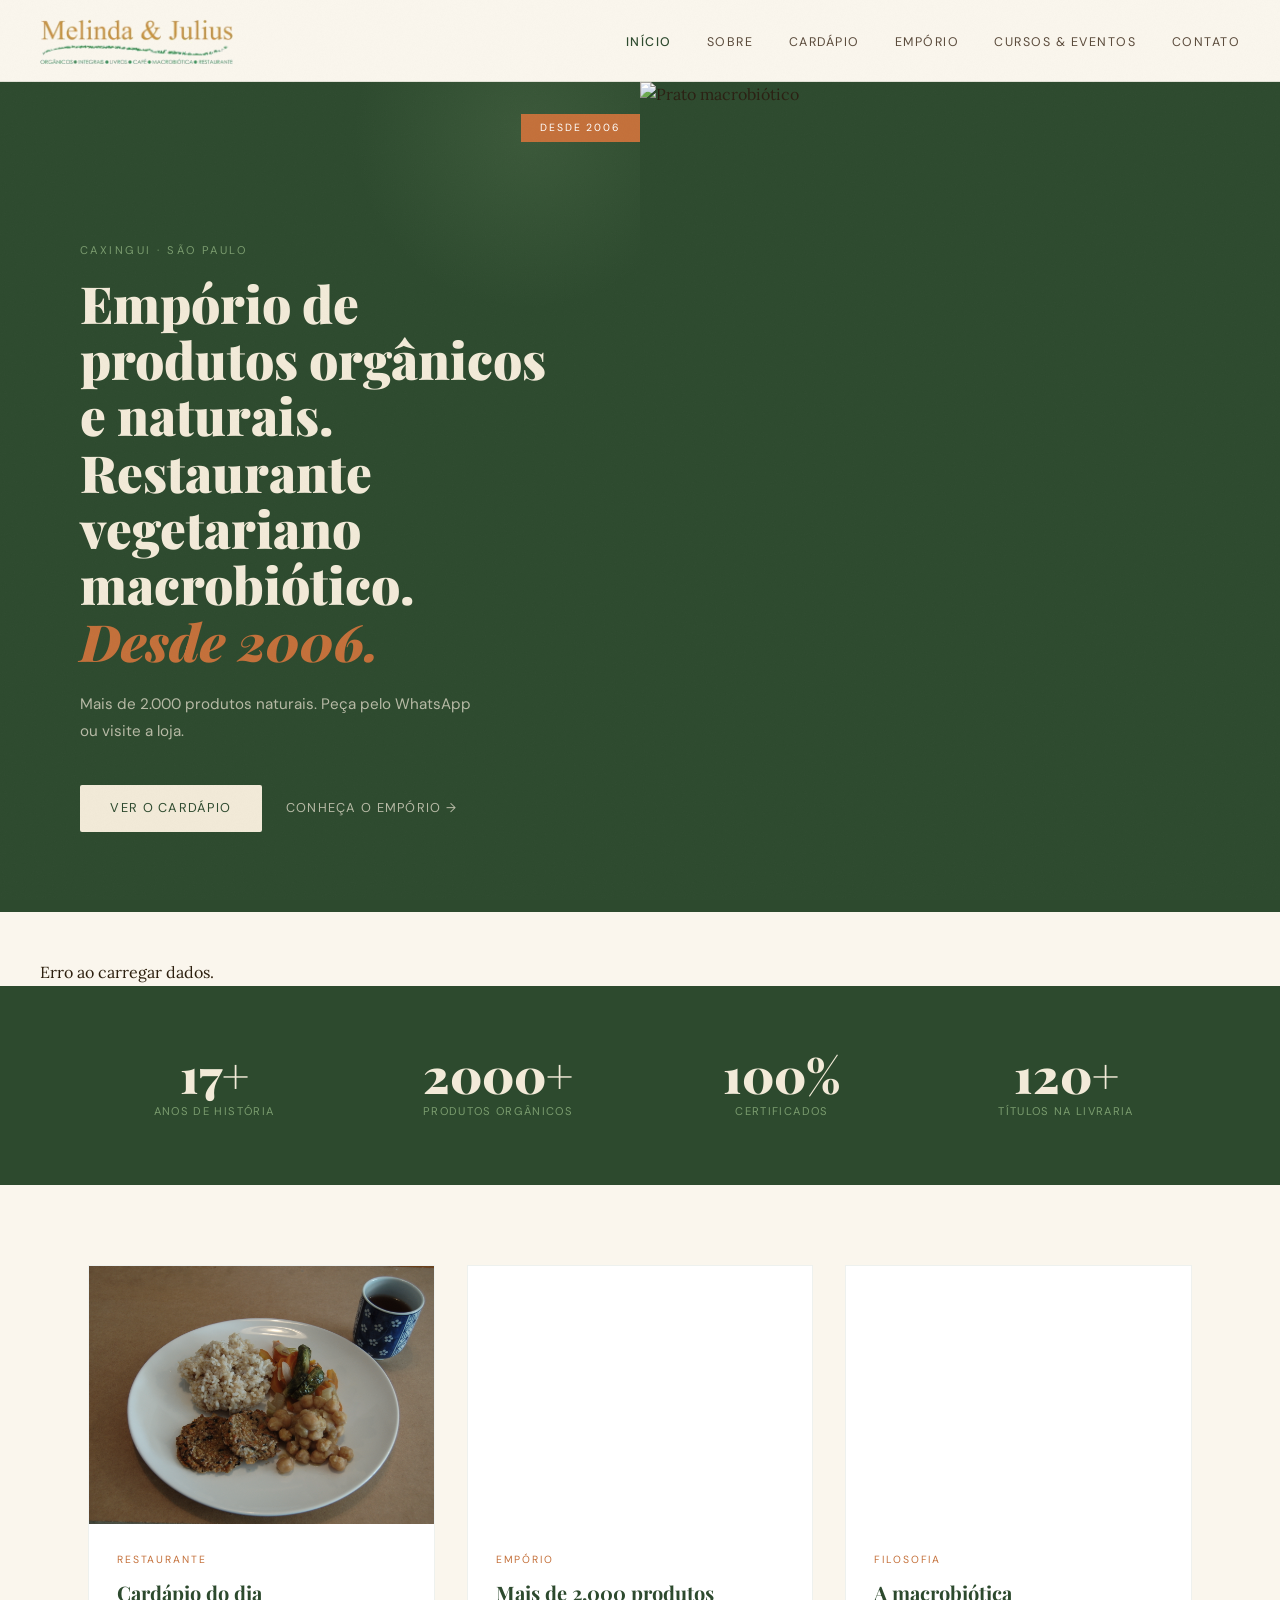
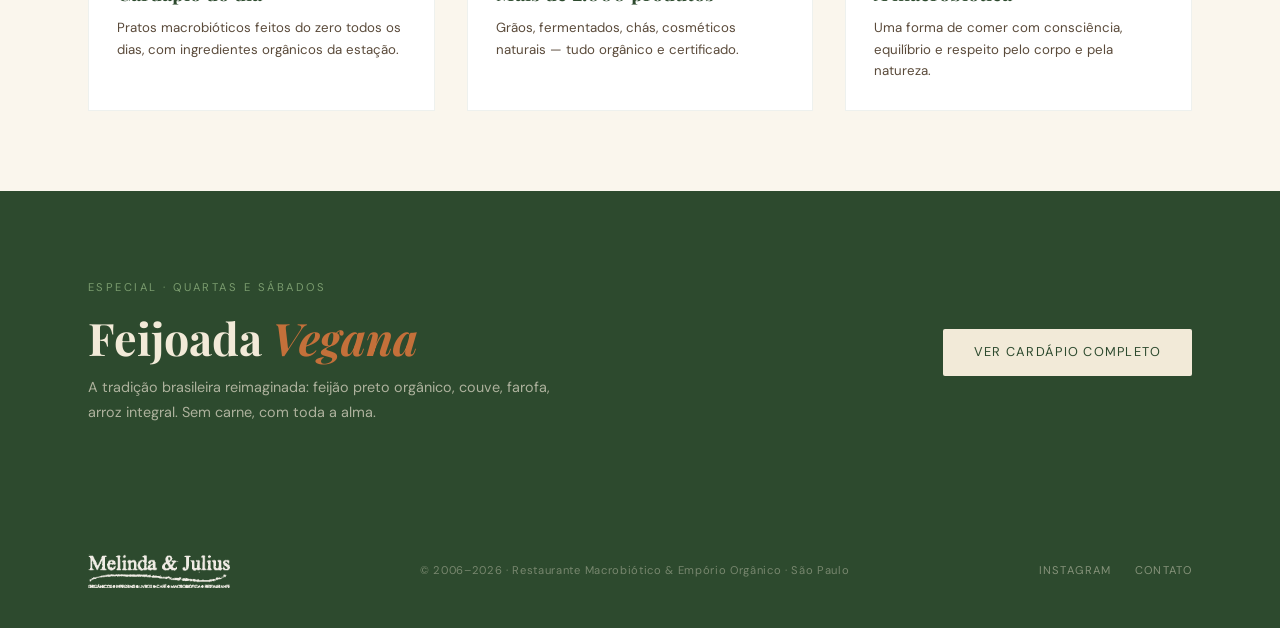
==== commit 20b039ca: "index2" ====
--- a/index.html
+++ b/index.html
@@ -88,7 +88,7 @@
     </div>
   </div>
   <div class="hero-right">
-    <img src="index1.jpg" alt="Prato macrobiótico">
+    <img src="index2.jpg" alt="Prato macrobiótico">
     <div class="hero-right-overlay"></div>
   </div>
 </section>
@@ -115,11 +115,11 @@
         <div class="card-body"><span class="card-tag">Restaurante</span><h3>Cardápio do dia</h3><p>Pratos macrobióticos feitos do zero todos os dias, com ingredientes orgânicos da estação.</p></div>
       </a>
       <a href="emporio.html" class="card-link reveal">
-        <div class="card-img" style="background-image:url('https://images.unsplash.com/photo-1542838132-92c53300491e?w=700&q=80&fit=crop')"></div>
+        <div class="card-img" style="background-image:url('emporio.jpg')"></div>
         <div class="card-body"><span class="card-tag">Empório</span><h3>Mais de 2.000 produtos</h3><p>Grãos, fermentados, chás, cosméticos naturais — tudo orgânico e certificado.</p></div>
       </a>
       <a href="sobre.html" class="card-link reveal">
-        <div class="card-img" style="background-image:url('https://images.unsplash.com/photo-1490645935967-10de6ba17061?w=700&q=80&fit=crop')"></div>
+        <div class="card-img" style="background-image:url('macro4.jpg')"></div>
         <div class="card-body"><span class="card-tag">Filosofia</span><h3>A macrobiótica</h3><p>Uma forma de comer com consciência, equilíbrio e respeito pelo corpo e pela natureza.</p></div>
       </a>
     </div>
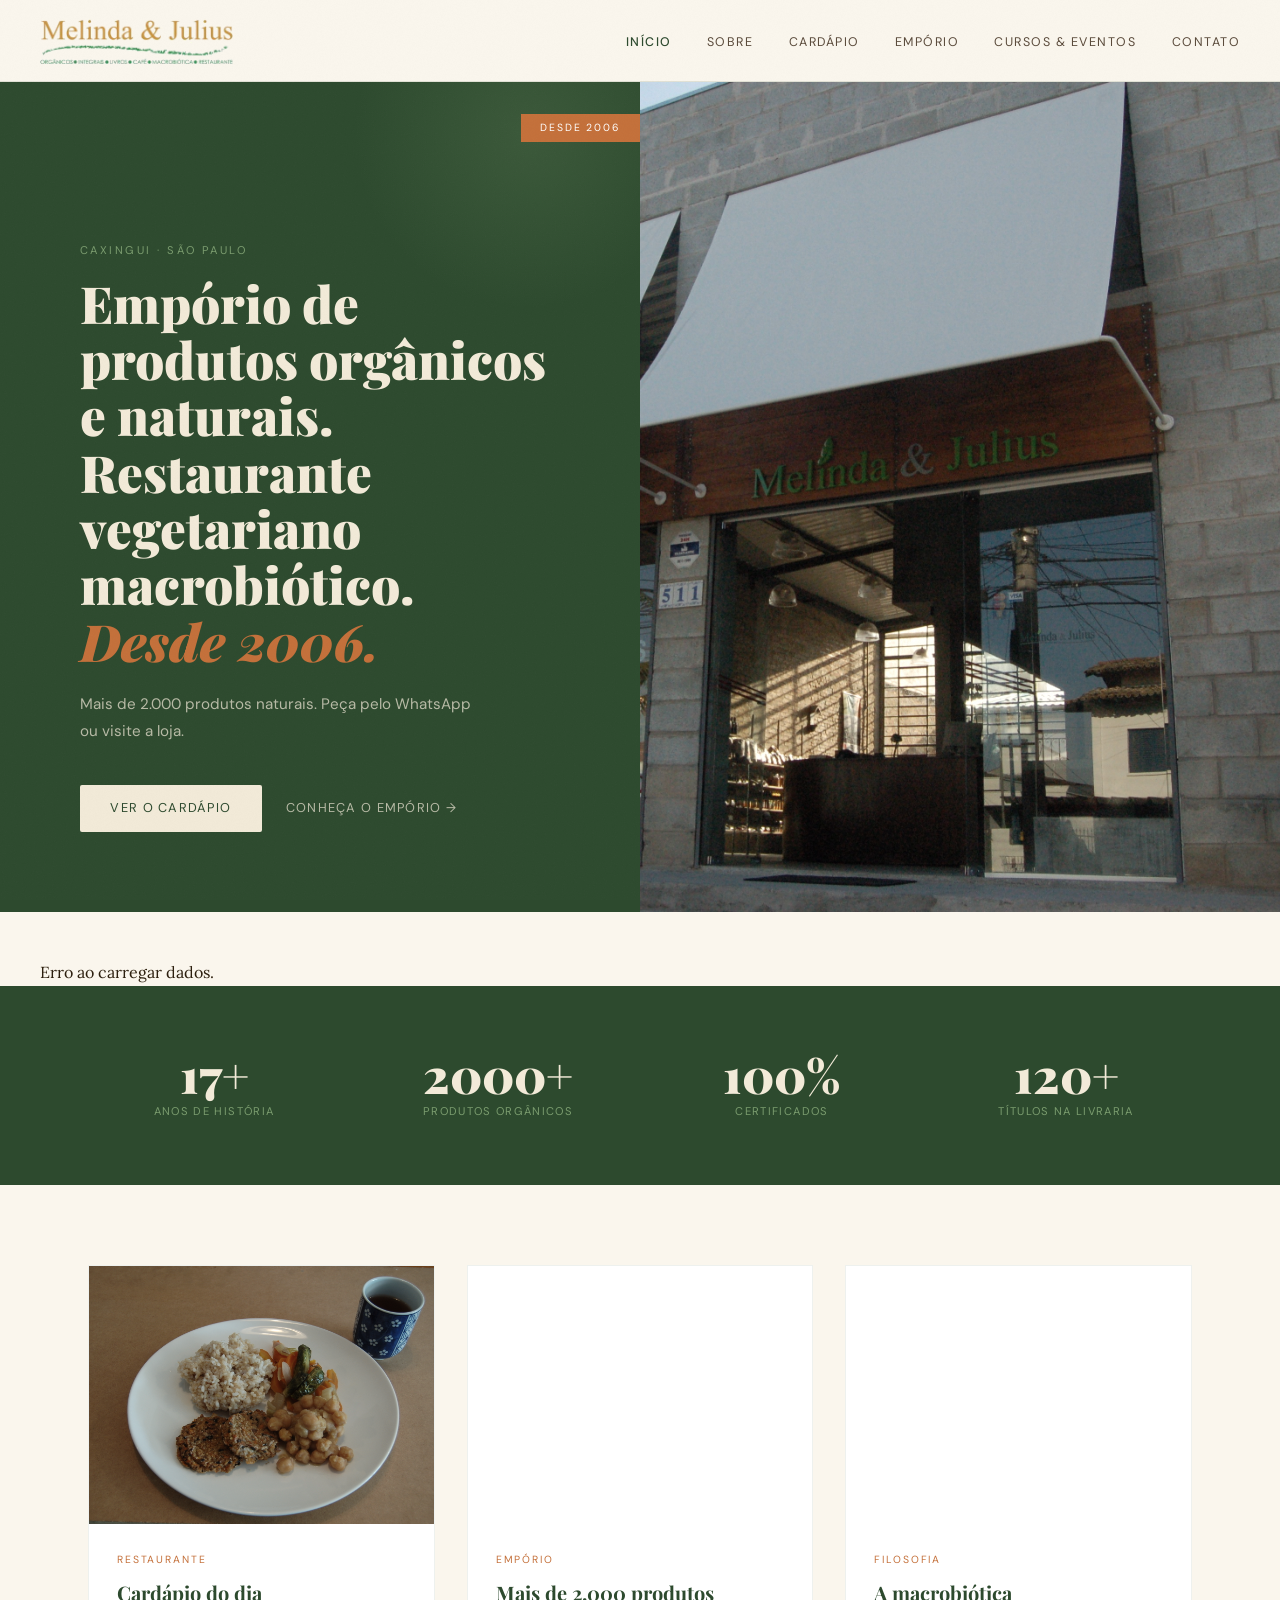
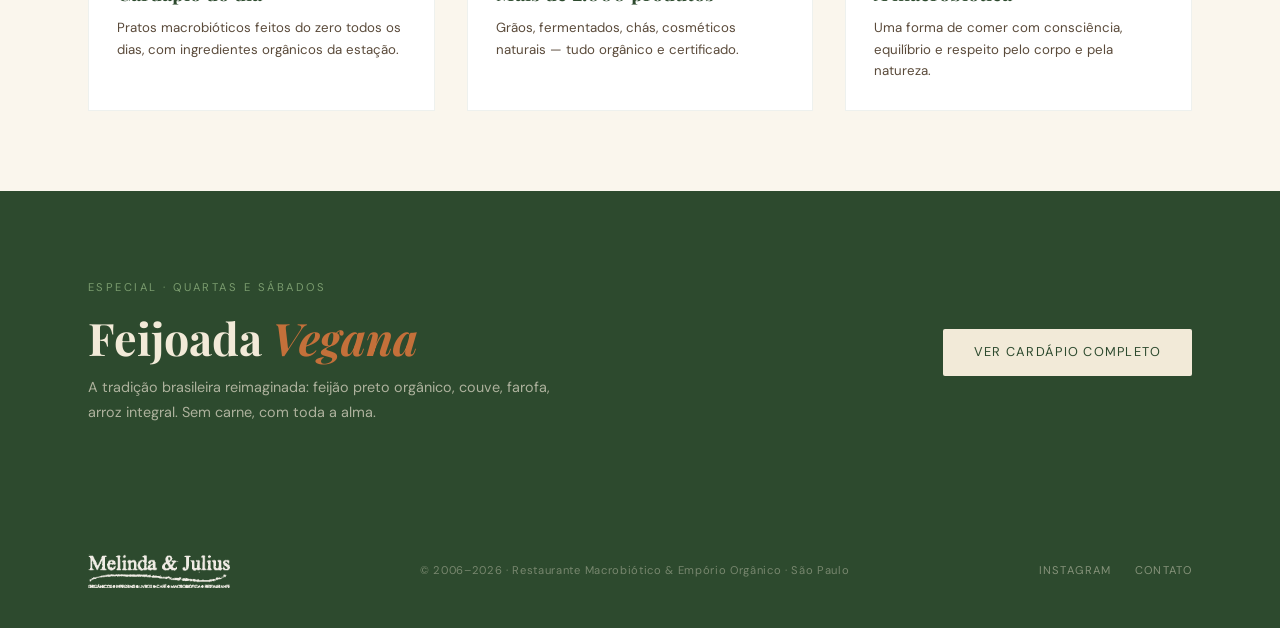
==== commit 244740a7: "capa" ====
--- a/index.html
+++ b/index.html
@@ -88,7 +88,7 @@
     </div>
   </div>
   <div class="hero-right">
-    <img src="index2.jpg" alt="Prato macrobiótico">
+    <img src="capa.jpg" alt="Prato macrobiótico">
     <div class="hero-right-overlay"></div>
   </div>
 </section>
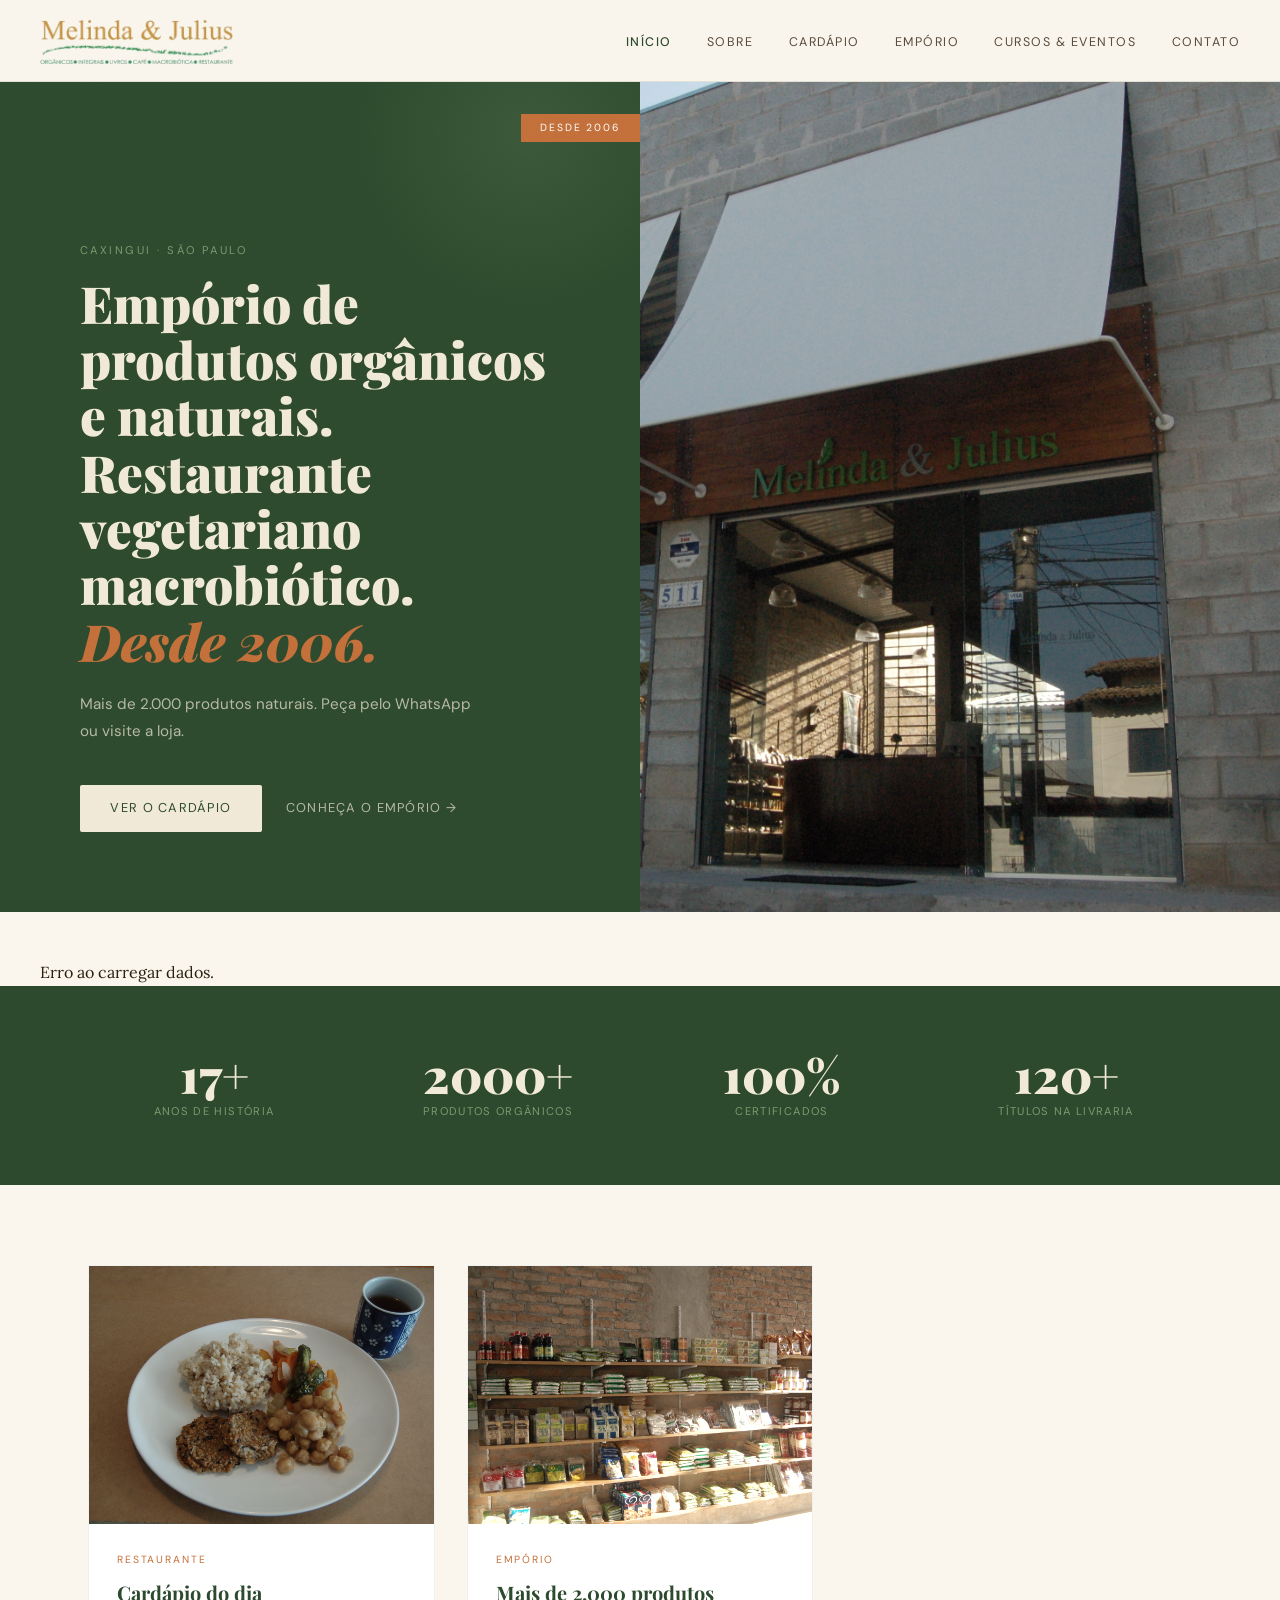
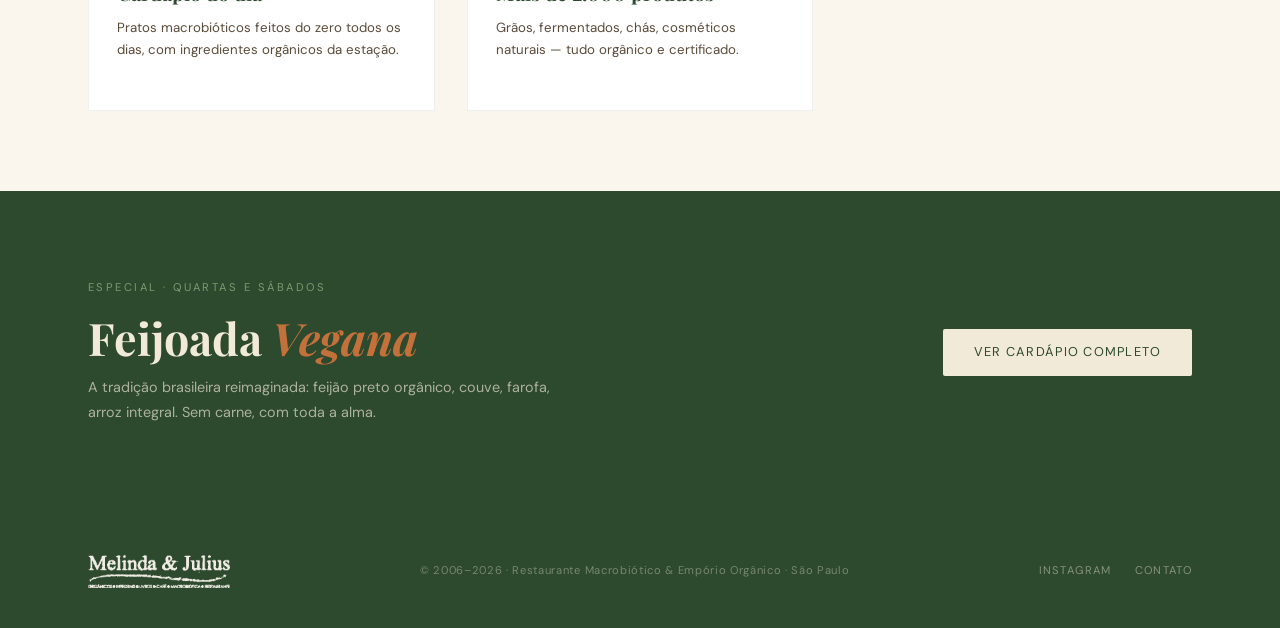
==== commit fbec7ff5: "feat: card de compartilhamento proprio (og:image 1200x630) nas 7 paginas Gerado do logo + tagline da" ====
--- a/index.html
+++ b/index.html
@@ -13,11 +13,11 @@
   <meta property="og:title" content="Melinda & Julius — Empório Orgânico e Restaurante Macrobiótico no Morumbi">
   <meta property="og:description" content="Empório orgânico, restaurante macrobiótico e livraria no Caxingui, São Paulo, desde 2006. Mais de 2.000 produtos naturais — peça pelo WhatsApp.">
   <meta property="og:url" content="https://thewatermouse.github.io/index.html">
-  <meta property="og:image" content="https://thewatermouse.github.io/logo.png">
+  <meta property="og:image" content="https://thewatermouse.github.io/og-card.png">
   <meta name="twitter:card" content="summary">
   <meta name="twitter:title" content="Melinda & Julius — Empório Orgânico e Restaurante Macrobiótico no Morumbi">
   <meta name="twitter:description" content="Empório orgânico, restaurante macrobiótico e livraria no Caxingui, São Paulo, desde 2006. Mais de 2.000 produtos naturais — peça pelo WhatsApp.">
-  <meta name="twitter:image" content="https://thewatermouse.github.io/logo.png">
+  <meta name="twitter:image" content="https://thewatermouse.github.io/og-card.png">
   <link rel="preconnect" href="https://fonts.googleapis.com"><link rel="preconnect" href="https://fonts.gstatic.com" crossorigin><link href="https://fonts.googleapis.com/css2?family=Playfair+Display:ital,wght@0,400;0,700;0,900;1,400;1,700&family=Lora:ital,wght@0,400;0,500;1,400&family=DM+Sans:wght@300;400;500&display=swap" rel="stylesheet">
   <link rel="stylesheet" href="style.css"/>
   <script>(function(w,d,s,l,i){w[l]=w[l]||[];w[l].push({'gtm.start':
@@ -32,8 +32,8 @@
     "name": "Melinda & Julius",
     "description": "Empório de produtos orgânicos e naturais e restaurante vegetariano macrobiótico no Caxingui, São Paulo, desde 2006.",
     "url": "https://thewatermouse.github.io/",
-    "logo": "https://thewatermouse.github.io/logo.png",
-    "image": "https://thewatermouse.github.io/logo.png",
+    "logo": "https://thewatermouse.github.io/og-card.png",
+    "image": "https://thewatermouse.github.io/og-card.png",
     "telephone": "+5511984760015",
     "foundingDate": "2006",
     "servesCuisine": ["Macrobiótica","Vegetariana","Natural"],
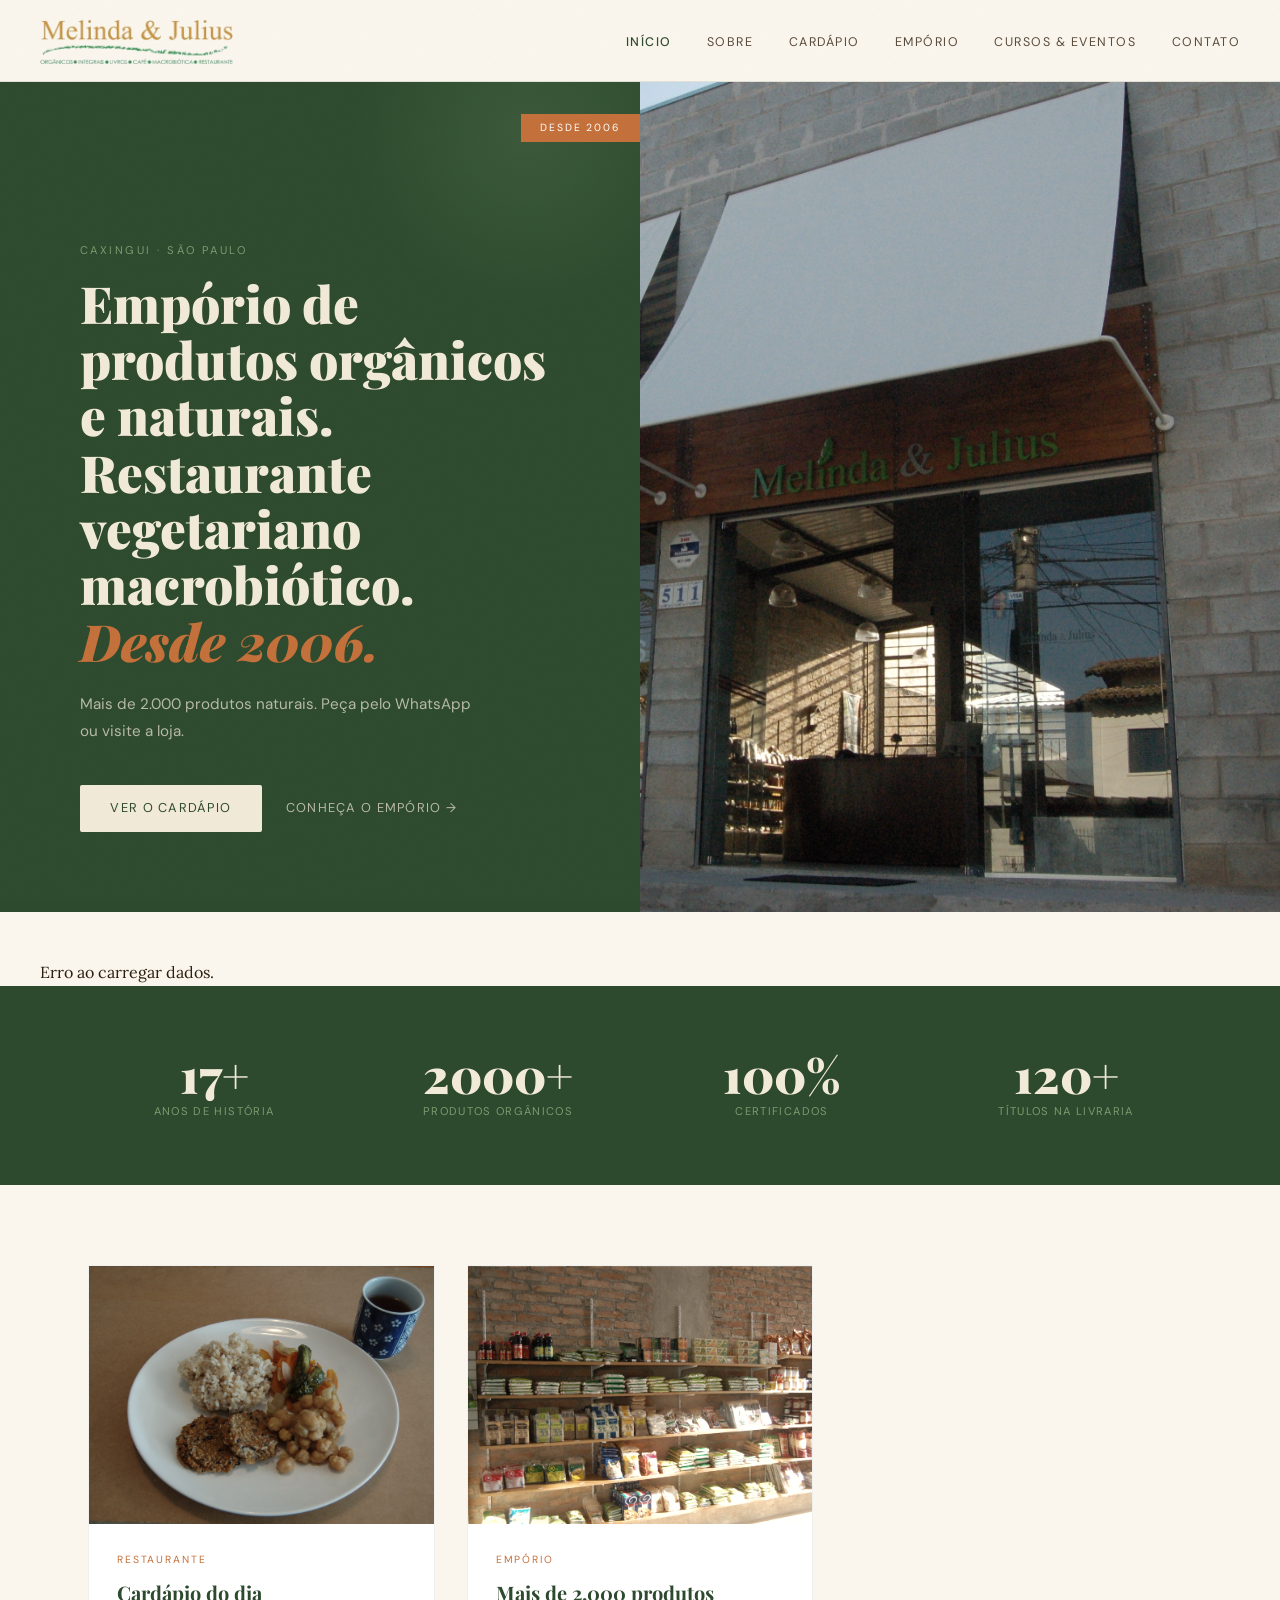
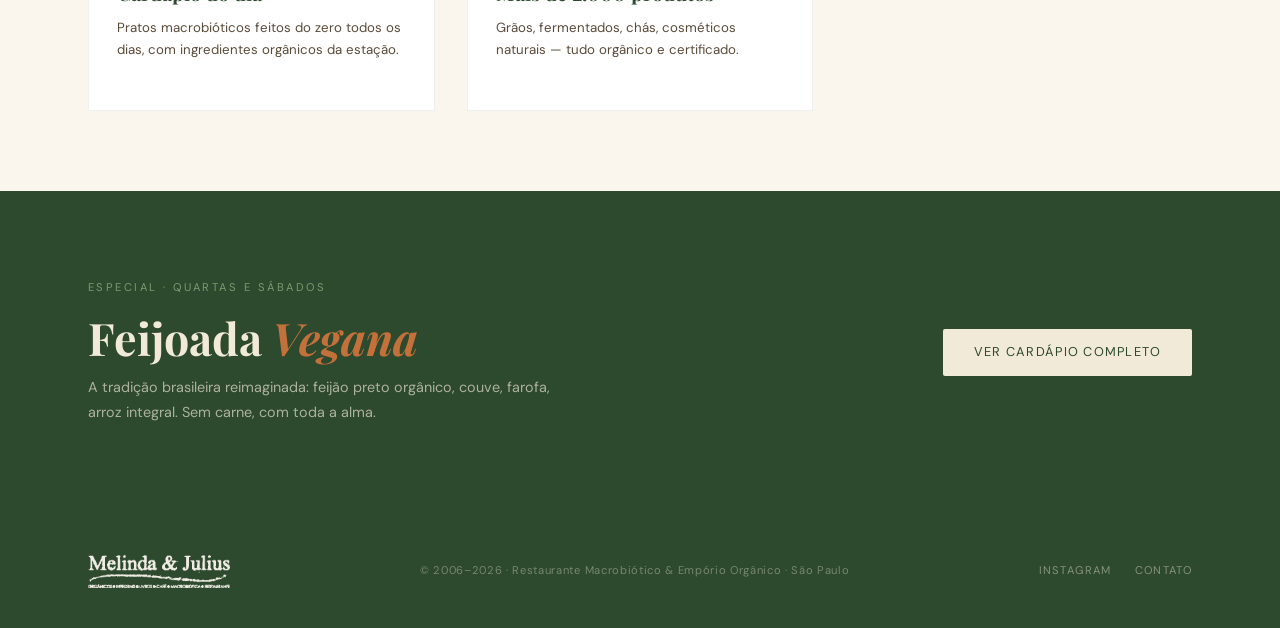
==== commit 00ba2250: "SEO/GEO: canonical em todas as paginas + structured data de Cursos (schema.org Course) Canonical sel" ====
--- a/index.html
+++ b/index.html
@@ -55,6 +55,7 @@
     "sameAs": ["https://instagram.com/melindaejulius"]
   }
   </script>
+  <link rel="canonical" href="https://thewatermouse.github.io/">
 </head>
 <body>
   <noscript><iframe src="https://www.googletagmanager.com/ns.html?id=GTM-PMT8HCLV"
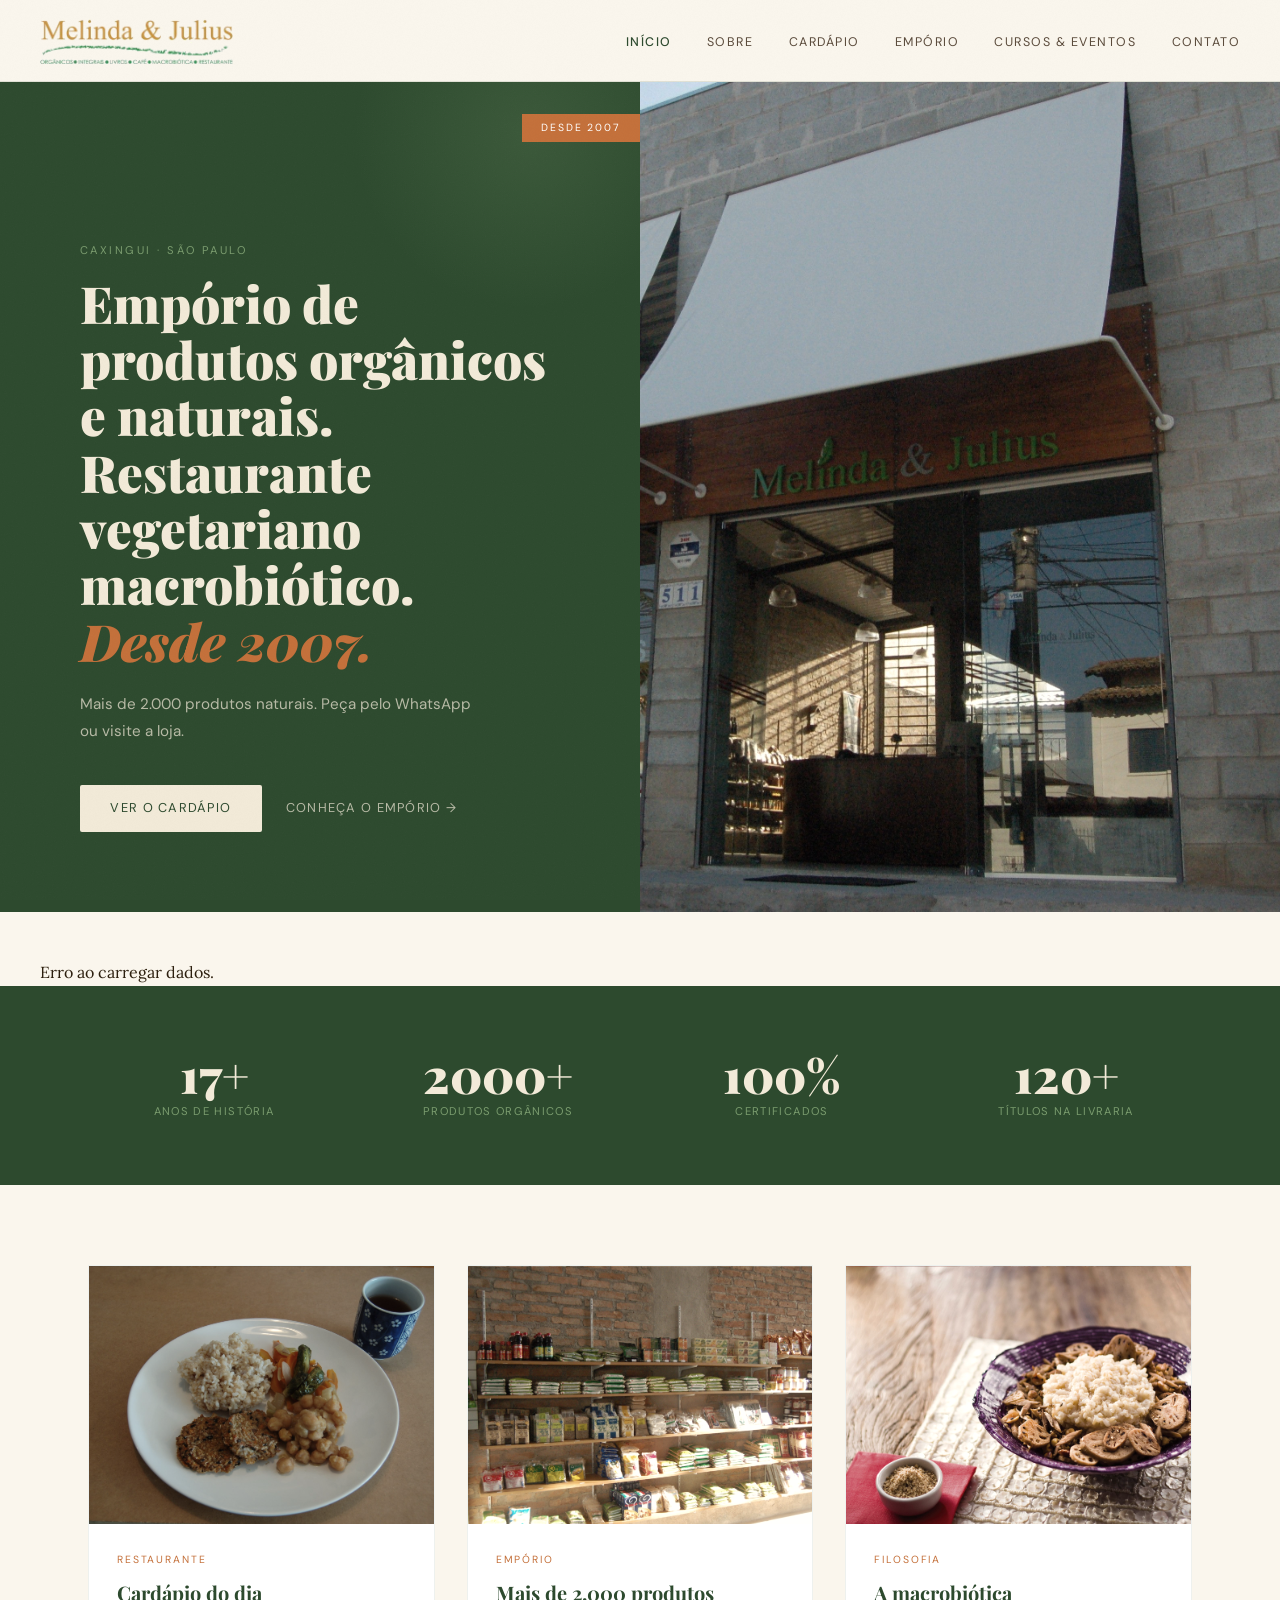
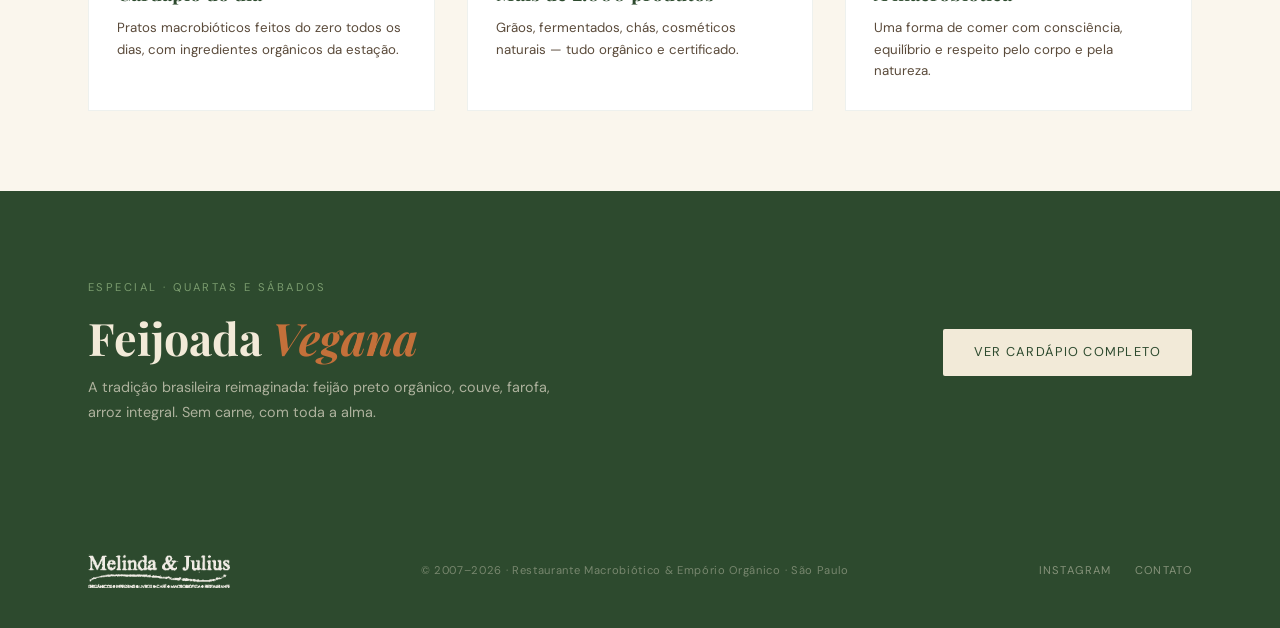
==== commit 9159d58f: "fix: padroniza ano de fundacao para 2007 em todo o site (texto, selo, footer, JSON-LD) + regenera og" ====
--- a/index.html
+++ b/index.html
@@ -4,19 +4,19 @@
   <meta charset="UTF-8"/>
   <meta name="viewport" content="width=device-width, initial-scale=1.0"/>
   <title>Melinda & Julius — Empório Orgânico e Restaurante Macrobiótico no Morumbi</title>
-  <meta name="description" content="Empório orgânico, restaurante macrobiótico e livraria no Caxingui, São Paulo, desde 2006. Mais de 2.000 produtos naturais — peça pelo WhatsApp.">
+  <meta name="description" content="Empório orgânico, restaurante macrobiótico e livraria no Caxingui, São Paulo, desde 2007. Mais de 2.000 produtos naturais — peça pelo WhatsApp.">
   <link rel="icon" type="image/png" href="logo.png">
   <link rel="apple-touch-icon" href="logo.png">
   <meta property="og:type" content="website">
   <meta property="og:site_name" content="Melinda &amp; Julius">
   <meta property="og:locale" content="pt_BR">
   <meta property="og:title" content="Melinda & Julius — Empório Orgânico e Restaurante Macrobiótico no Morumbi">
-  <meta property="og:description" content="Empório orgânico, restaurante macrobiótico e livraria no Caxingui, São Paulo, desde 2006. Mais de 2.000 produtos naturais — peça pelo WhatsApp.">
+  <meta property="og:description" content="Empório orgânico, restaurante macrobiótico e livraria no Caxingui, São Paulo, desde 2007. Mais de 2.000 produtos naturais — peça pelo WhatsApp.">
   <meta property="og:url" content="https://thewatermouse.github.io/index.html">
   <meta property="og:image" content="https://thewatermouse.github.io/og-card.png">
   <meta name="twitter:card" content="summary">
   <meta name="twitter:title" content="Melinda & Julius — Empório Orgânico e Restaurante Macrobiótico no Morumbi">
-  <meta name="twitter:description" content="Empório orgânico, restaurante macrobiótico e livraria no Caxingui, São Paulo, desde 2006. Mais de 2.000 produtos naturais — peça pelo WhatsApp.">
+  <meta name="twitter:description" content="Empório orgânico, restaurante macrobiótico e livraria no Caxingui, São Paulo, desde 2007. Mais de 2.000 produtos naturais — peça pelo WhatsApp.">
   <meta name="twitter:image" content="https://thewatermouse.github.io/og-card.png">
   <link rel="preconnect" href="https://fonts.googleapis.com"><link rel="preconnect" href="https://fonts.gstatic.com" crossorigin><link href="https://fonts.googleapis.com/css2?family=Playfair+Display:ital,wght@0,400;0,700;0,900;1,400;1,700&family=Lora:ital,wght@0,400;0,500;1,400&family=DM+Sans:wght@300;400;500&display=swap" rel="stylesheet">
   <link rel="stylesheet" href="style.css"/>
@@ -30,12 +30,12 @@
     "@context": "https://schema.org",
     "@type": ["Restaurant","GroceryStore"],
     "name": "Melinda & Julius",
-    "description": "Empório de produtos orgânicos e naturais e restaurante vegetariano macrobiótico no Caxingui, São Paulo, desde 2006.",
+    "description": "Empório de produtos orgânicos e naturais e restaurante vegetariano macrobiótico no Caxingui, São Paulo, desde 2007.",
     "url": "https://thewatermouse.github.io/",
     "logo": "https://thewatermouse.github.io/og-card.png",
     "image": "https://thewatermouse.github.io/og-card.png",
     "telephone": "+5511984760015",
-    "foundingDate": "2006",
+    "foundingDate": "2007",
     "servesCuisine": ["Macrobiótica","Vegetariana","Natural"],
     "priceRange": "$$",
     "address": {
@@ -79,9 +79,9 @@
 
 <section class="hero">
   <div class="hero-left">
-    <div class="hero-since">Desde 2006</div>
+    <div class="hero-since">Desde 2007</div>
     <p class="eyebrow">Caxingui · São Paulo</p>
-    <h1 class="hero-title">Empório de produtos orgânicos e naturais.<br>Restaurante vegetariano macrobiótico.<br><em>Desde 2006.</em></h1>
+    <h1 class="hero-title">Empório de produtos orgânicos e naturais.<br>Restaurante vegetariano macrobiótico.<br><em>Desde 2007.</em></h1>
     <p class="hero-desc">Mais de 2.000 produtos naturais. Peça pelo WhatsApp ou visite a loja.</p>
     <div class="hero-actions">
       <a href="cardapio.html" class="btn-primary">Ver o cardápio</a>
@@ -141,7 +141,7 @@
   <footer class="site-footer">
     <div class="container footer-inner">
       <img src="logo.png" alt="Melinda &amp; Julius" class="footer-logo">
-      <p class="footer-copy">© 2006–2026 · Restaurante Macrobiótico &amp; Empório Orgânico · São Paulo</p>
+      <p class="footer-copy">© 2007–2026 · Restaurante Macrobiótico &amp; Empório Orgânico · São Paulo</p>
       <div class="footer-links">
         <a href="https://instagram.com/melindaejulius" target="_blank">Instagram</a>
         <a href="contato.html">Contato</a>
